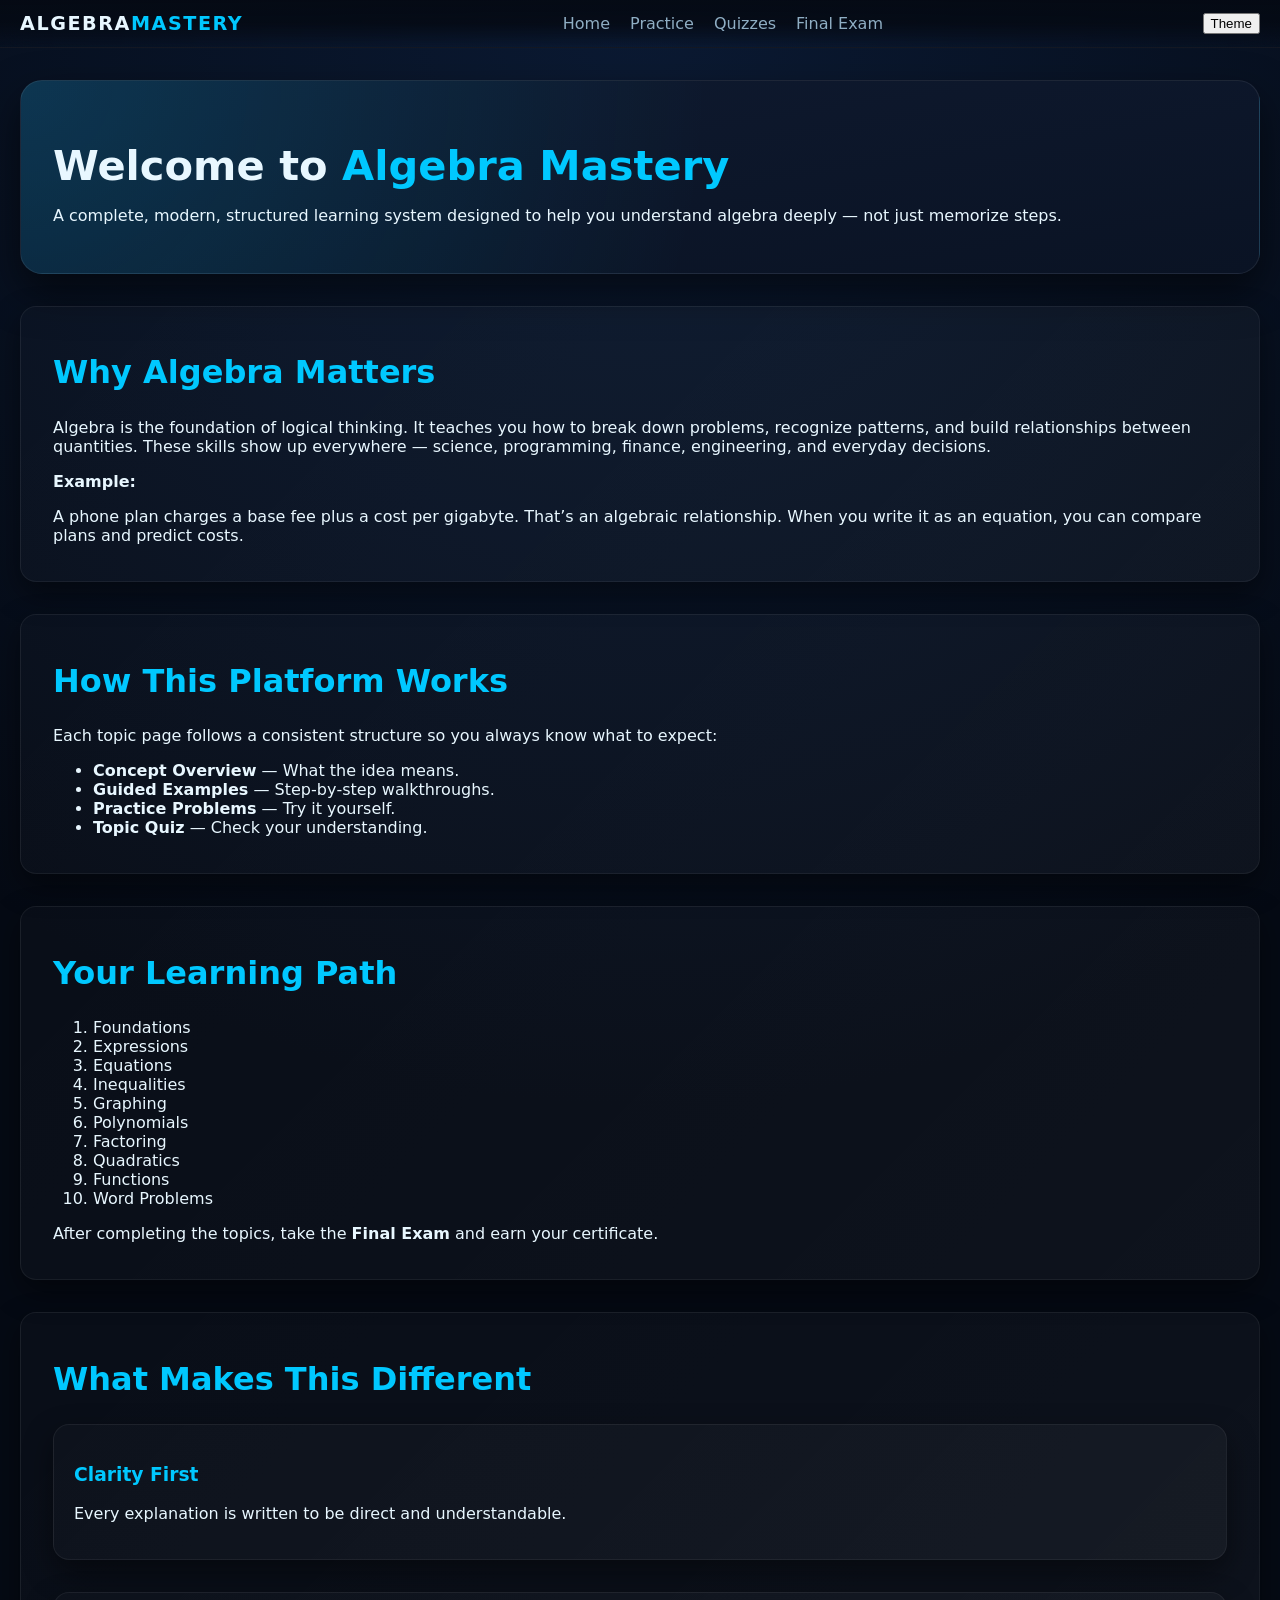
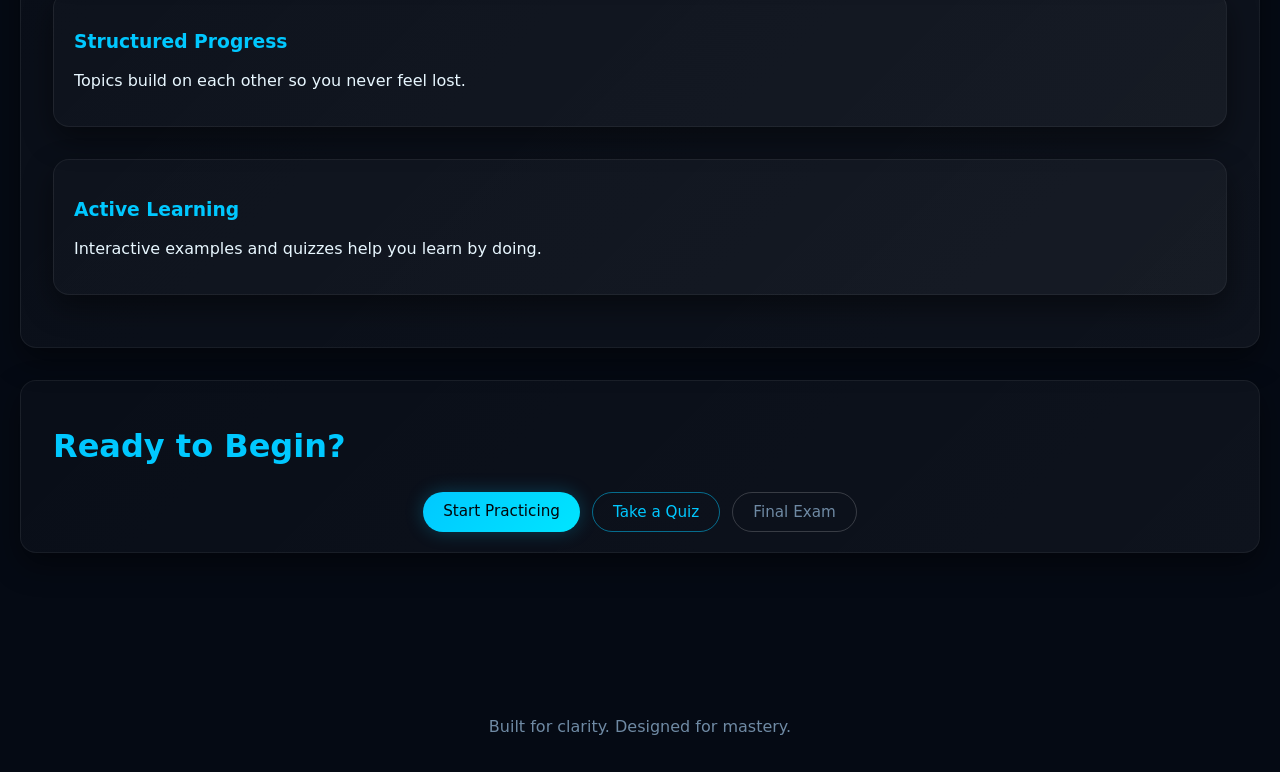
==== index.html @ 82dc6b50 "Update index.html" ====
<!DOCTYPE html>
<html lang="en">
<head>
    <meta charset="UTF-8" />
    <meta name="viewport" content="width=device-width, initial-scale=1.0" />
    <title>Algebra Mastery | Home</title>
    <link rel="stylesheet" href="style.css" />
    <script type="module" src="script.js"></script>
</head>

<body>

<header class="top-nav">
    <div class="top-nav-inner">
        <div class="logo">Algebra<span>Mastery</span></div>

        <nav class="nav-links">
            <a href="index.html">Home</a>
            <a href="practice.html">Practice</a>
            <a href="quizzes.html">Quizzes</a>
            <a href="finalexam.html">Final Exam</a>
        </nav>

        <button class="theme-toggle">
            <span class="theme-toggle-icon"></span>
            Theme
        </button>
    </div>
</header>

<div class="page-shell fade-in-up">

    <!-- HERO -->
    <header class="section-header">
        <h1>Welcome to <span class="neon">Algebra Mastery</span></h1>
        <p>
            A complete, modern, structured learning system designed to help you
            understand algebra deeply — not just memorize steps.
        </p>
    </header>

    <!-- WHY ALGEBRA -->
    <section class="lesson-section fade-in">
        <h2 class="neon">Why Algebra Matters</h2>
        <p>
            Algebra is the foundation of logical thinking. It teaches you how to
            break down problems, recognize patterns, and build relationships
            between quantities. These skills show up everywhere — science,
            programming, finance, engineering, and everyday decisions.
        </p>

        <div class="example">
            <p><strong>Example:</strong></p>
            <p>
                A phone plan charges a base fee plus a cost per gigabyte. That’s
                an algebraic relationship. When you write it as an equation, you
                can compare plans and predict costs.
            </p>
        </div>
    </section>

    <!-- HOW IT WORKS -->
    <section class="lesson-section fade-in">
        <h2 class="neon">How This Platform Works</h2>
        <p>
            Each topic page follows a consistent structure so you always know
            what to expect:
        </p>
        <ul>
            <li><strong>Concept Overview</strong> — What the idea means.</li>
            <li><strong>Guided Examples</strong> — Step‑by‑step walkthroughs.</li>
            <li><strong>Practice Problems</strong> — Try it yourself.</li>
            <li><strong>Topic Quiz</strong> — Check your understanding.</li>
        </ul>
    </section>

    <!-- LEARNING PATH -->
    <section class="lesson-section fade-in">
        <h2 class="neon">Your Learning Path</h2>
        <ol class="practice-list">
            <li>Foundations</li>
            <li>Expressions</li>
            <li>Equations</li>
            <li>Inequalities</li>
            <li>Graphing</li>
            <li>Polynomials</li>
            <li>Factoring</li>
            <li>Quadratics</li>
            <li>Functions</li>
            <li>Word Problems</li>
        </ol>
        <p class="text-soft">
            After completing the topics, take the <strong>Final Exam</strong> and
            earn your certificate.
        </p>
    </section>

    <!-- FEATURES -->
    <section class="lesson-section fade-in">
        <h2 class="neon">What Makes This Different</h2>

        <div class="content-area" style="gap: var(--space-md);">
            <div class="lesson-section" style="padding: var(--space-md);">
                <h3 class="neon">Clarity First</h3>
                <p>
                    Every explanation is written to be direct and understandable.
                </p>
            </div>

            <div class="lesson-section" style="padding: var(--space-md);">
                <h3 class="neon">Structured Progress</h3>
                <p>
                    Topics build on each other so you never feel lost.
                </p>
            </div>

            <div class="lesson-section" style="padding: var(--space-md);">
                <h3 class="neon">Active Learning</h3>
                <p>
                    Interactive examples and quizzes help you learn by doing.
                </p>
            </div>
        </div>
    </section>

    <!-- CTA -->
    <section class="lesson-section fade-in center">
        <h2 class="neon">Ready to Begin?</h2>
        <div class="mt-md" style="display:flex; justify-content:center; gap: var(--space-sm); flex-wrap:wrap;">
            <a class="btn-primary" href="practice.html">Start Practicing</a>
            <a class="btn-secondary" href="quizzes.html">Take a Quiz</a>
            <a class="btn-outline" href="finalexam.html">Final Exam</a>
        </div>
    </section>

</div>

<footer class="site-footer">
    <p>Built for clarity. Designed for mastery.</p>
</footer>

<!-- MODAL -->
<div class="modal-backdrop">
    <div class="modal">
        <div class="modal-header">
            <h3 class="modal-title">Quiz</h3>
            <button class="modal-close">✕</button>
        </div>
        <div class="modal-body"></div>
    </div>
</div>

</body>
</html>
---- style.css ----
/* =========================================================
   Algebra Mastery – Futuristic Dual-Theme Design System
   FINAL VERSION
   ========================================================= */

/* ------------------------------
   Root Tokens
------------------------------ */
:root {
    --max-width: 1280px;

    /* Radii */
    --radius-sm: 10px;
    --radius-md: 16px;
    --radius-lg: 22px;

    /* Spacing scale */
    --space-2xs: 4px;
    --space-xs: 8px;
    --space-sm: 12px;
    --space-md: 20px;
    --space-lg: 32px;
    --space-xl: 48px;
    --space-2xl: 72px;

    /* Typography */
    --text-2xl: 2.6rem;
    --text-xl: 2rem;
    --text-lg: 1.4rem;
    --text-md: 1.1rem;
    --text-sm: 0.95rem;

    --font-sans: system-ui, -apple-system, BlinkMacSystemFont, "SF Pro Text",
        "Segoe UI", sans-serif;

    /* Dark theme (default) */
    --bg-main: #050a14;
    --bg-elevated: #0a1324;
    --bg-soft: #0f1a30;

    --glass-1: rgba(255, 255, 255, 0.06);
    --glass-2: rgba(255, 255, 255, 0.12);

    --neon-primary: #00c8ff;
    --neon-secondary: #00e5ff;

    --text-primary: #e8f7ff;
    --text-muted: #8faec4;
    --text-soft: #6f8aa4;

    --border-glass: rgba(255, 255, 255, 0.16);

    --shadow-soft: 0 18px 40px rgba(0, 0, 0, 0.55);
    --shadow-subtle-neon: 0 0 18px rgba(0, 200, 255, 0.25);

    /* Transitions */
    --transition-fast: 150ms ease-out;
    --transition-med: 220ms ease-out;
    --transition-slow: 320ms ease-out;
}

/* ------------------------------
   Light Theme Override
------------------------------ */
body.theme-light {
    --bg-main: #f6fbff;
    --bg-elevated: #ffffff;
    --bg-soft: #edf4ff;

    --glass-1: rgba(0, 0, 0, 0.04);
    --glass-2: rgba(0, 0, 0, 0.08);

    --text-primary: #0a1a2f;
    --text-muted: #5c7a99;
    --text-soft: #7a93b0;

    --border-glass: rgba(0, 0, 0, 0.08);

    --shadow-soft: 0 18px 40px rgba(0, 0, 0, 0.12);
    --shadow-subtle-neon: 0 0 16px rgba(0, 200, 255, 0.18);
}

/* ------------------------------
   Theme Animation
------------------------------ */
body {
    transition:
        background 320ms ease-out,
        color 320ms ease-out,
        filter 320ms ease-out;
}

body.theme-switching {
    filter: brightness(1.05) saturate(1.1);
}

.theme-toggle {
    transition:
        background 220ms ease-out,
        box-shadow 220ms ease-out,
        transform 160ms ease-out;
}

.theme-toggle-active {
    box-shadow: 0 0 18px rgba(0, 200, 255, 0.7);
    transform: translateY(-1px);
}

/* ------------------------------
   Global Reset & Base
------------------------------ */
*,
*::before,
*::after {
    box-sizing: border-box;
}

html {
    scroll-behavior: smooth;
}

body {
    margin: 0;
    min-height: 100vh;
    font-family: var(--font-sans);
    background: radial-gradient(circle at top, #0b1a33 0, var(--bg-main) 45%);
    color: var(--text-primary);
    -webkit-font-smoothing: antialiased;
}

/* Scrollbar */
body::-webkit-scrollbar {
    width: 8px;
}
body::-webkit-scrollbar-thumb {
    background: linear-gradient(var(--neon-primary), var(--neon-secondary));
    border-radius: 999px;
}

/* Links */
a {
    color: var(--neon-primary);
    text-decoration: none;
    transition: color var(--transition-fast);
}
a:hover {
    color: var(--neon-secondary);
}

/* ------------------------------
   Layout Containers
------------------------------ */
.page-shell {
    max-width: var(--max-width);
    margin: 0 auto;
    padding: var(--space-lg) var(--space-md) var(--space-xl);
}

.layout-two-column {
    display: grid;
    grid-template-columns: minmax(0, 3fr) minmax(260px, 1.2fr);
    gap: var(--space-lg);
}

@media (max-width: 960px) {
    .layout-two-column {
        grid-template-columns: 1fr;
    }
}

/* ------------------------------
   Navigation
------------------------------ */
.top-nav {
    position: sticky;
    top: 0;
    z-index: 40;
    backdrop-filter: blur(18px);
    background: linear-gradient(
        to bottom,
        rgba(5, 10, 20, 0.96),
        rgba(5, 10, 20, 0.88),
        transparent
    );
    border-bottom: 1px solid rgba(255, 255, 255, 0.06);
}

.top-nav-inner {
    max-width: var(--max-width);
    margin: 0 auto;
    padding: var(--space-sm) var(--space-md);
    display: flex;
    align-items: center;
    justify-content: space-between;
}

.logo {
    font-size: 1.2rem;
    font-weight: 600;
    letter-spacing: 0.08em;
    text-transform: uppercase;
    color: var(--text-primary);
}
.logo span {
    color: var(--neon-primary);
}

.nav-links {
    display: flex;
    gap: var(--space-md);
}
.nav-links a {
    color: var(--text-muted);
    position: relative;
}
.nav-links a:hover {
    color: var(--text-primary);
}

/* ------------------------------
   Section Header / Hero
------------------------------ */
.section-header {
    margin-bottom: var(--space-lg);
    padding: var(--space-lg);
    border-radius: var(--radius-lg);
    background:
        radial-gradient(circle at top left, rgba(0, 200, 255, 0.16), transparent 55%),
        linear-gradient(to bottom right, var(--bg-soft), var(--bg-elevated));
    border: 1px solid rgba(255, 255, 255, 0.08);
    box-shadow: var(--shadow-soft);
}

.section-header h1 {
    font-size: var(--text-2xl);
    margin-bottom: var(--space-sm);
}

.neon {
    color: var(--neon-primary);
}

/* ------------------------------
   Lesson Sections
------------------------------ */
.lesson-section {
    padding: var(--space-md) var(--space-lg);
    border-radius: var(--radius-md);
    background: linear-gradient(
        135deg,
        rgba(255, 255, 255, 0.02),
        rgba(255, 255, 255, 0.04)
    );
    border: 1px solid rgba(255, 255, 255, 0.06);
    box-shadow: 0 12px 30px rgba(0, 0, 0, 0.45);
    margin-bottom: var(--space-lg);
}

.lesson-section h2 {
    font-size: var(--text-xl);
}

/* ------------------------------
   Sidebar
------------------------------ */
.sidebar {
    position: sticky;
    top: 84px;
    padding: var(--space-lg) var(--space-md);
    border-radius: var(--radius-lg);
    background: linear-gradient(
        145deg,
        rgba(255, 255, 255, 0.04),
        rgba(255, 255, 255, 0.02)
    );
    border: 1px solid rgba(255, 255, 255, 0.08);
    box-shadow: var(--shadow-soft);
}

.sidebar-card {
    margin-top: var(--space-md);
    padding: var(--space-md);
    border-radius: var(--radius-md);
    background: radial-gradient(circle at top, rgba(0, 200, 255, 0.16), transparent);
    border: 1px solid rgba(255, 255, 255, 0.12);
}

/* ------------------------------
   Buttons
------------------------------ */
.btn-primary,
.btn-secondary,
.btn-outline {
    font-family: inherit;
    font-size: var(--text-sm);
    border-radius: 999px;
    padding: 10px 20px;
    cursor: pointer;
    transition: var(--transition-med);
}

/* Primary */
.btn-primary {
    background: linear-gradient(135deg, var(--neon-primary), var(--neon-secondary));
    color: #02060c;
    box-shadow: var(--shadow-subtle-neon);
}
.btn-primary:hover {
    box-shadow: 0 0 24px rgba(0, 200, 255, 0.35);
}

/* Secondary */
.btn-secondary {
    background: transparent;
    color: var(--neon-primary);
    border: 1px solid rgba(0, 200, 255, 0.5);
}
.btn-secondary:hover {
    background: radial-gradient(circle at top, rgba(0, 200, 255, 0.18), transparent);
}

/* Outline */
.btn-outline {
    background: transparent;
    color: var(--text-soft);
    border: 1px solid rgba(255, 255, 255, 0.18);
}
.btn-outline:hover {
    border-color: var(--neon-primary);
    color: var(--neon-primary);
}

/* ------------------------------
   Interactive Examples
------------------------------ */
.interactive-example {
    margin-top: var(--space-sm);
    padding: var(--space-md);
    border-radius: var(--radius-md);
    background: linear-gradient(
        135deg,
        rgba(0, 200, 255, 0.12),
        rgba(255, 255, 255, 0.02)
    );
    border: 1px solid rgba(0, 200, 255, 0.25);
}

.answer.hidden {
    display: none;
}

/* ------------------------------
   Modal
------------------------------ */
.modal-backdrop {
    position: fixed;
    inset: 0;
    background: rgba(0, 0, 0, 0.75);
    display: none;
    align-items: center;
    justify-content: center;
    z-index: 60;
}

.modal-backdrop.active {
    display: flex;
}

.modal {
    width: min(640px, 100% - 40px);
    padding: var(--space-lg);
    border-radius: var(--radius-lg);
    background: var(--bg-elevated);
    border: 1px solid rgba(255, 255, 255, 0.12);
    box-shadow: 0 24px 60px rgba(0, 0, 0, 0.8);
}

/* ------------------------------
   Certificate
------------------------------ */
.certificate {
    margin-top: var(--space-lg);
    padding: var(--space-lg);
    border-radius: var(--radius-lg);
    background: linear-gradient(
        135deg,
        rgba(0, 200, 255, 0.12),
        rgba(255, 255, 255, 0.02)
    );
    border: 1px solid rgba(0, 200, 255, 0.35);
    text-align: center;
}

.certificate input {
    margin-top: var(--space-sm);
    padding: 8px 12px;
    border-radius: 999px;
    border: 1px solid rgba(255, 255, 255, 0.18);
    background: transparent;
    color: var(--text-primary);
}

/* ------------------------------
   Animations
------------------------------ */
.fade-in,
.fade-in-up,
.slide-in-right,
.slide-up {
    opacity: 0;
    transform: translateY(6px);
}

.revealed {
    opacity: 1;
    transform: translateY(0);
    transition: 480ms ease-out;
}

/* ------------------------------
   Footer
------------------------------ */
.site-footer {
    margin-top: var(--space-xl);
    padding: var(--space-md);
    text-align: center;
    color: var(--text-soft);
}
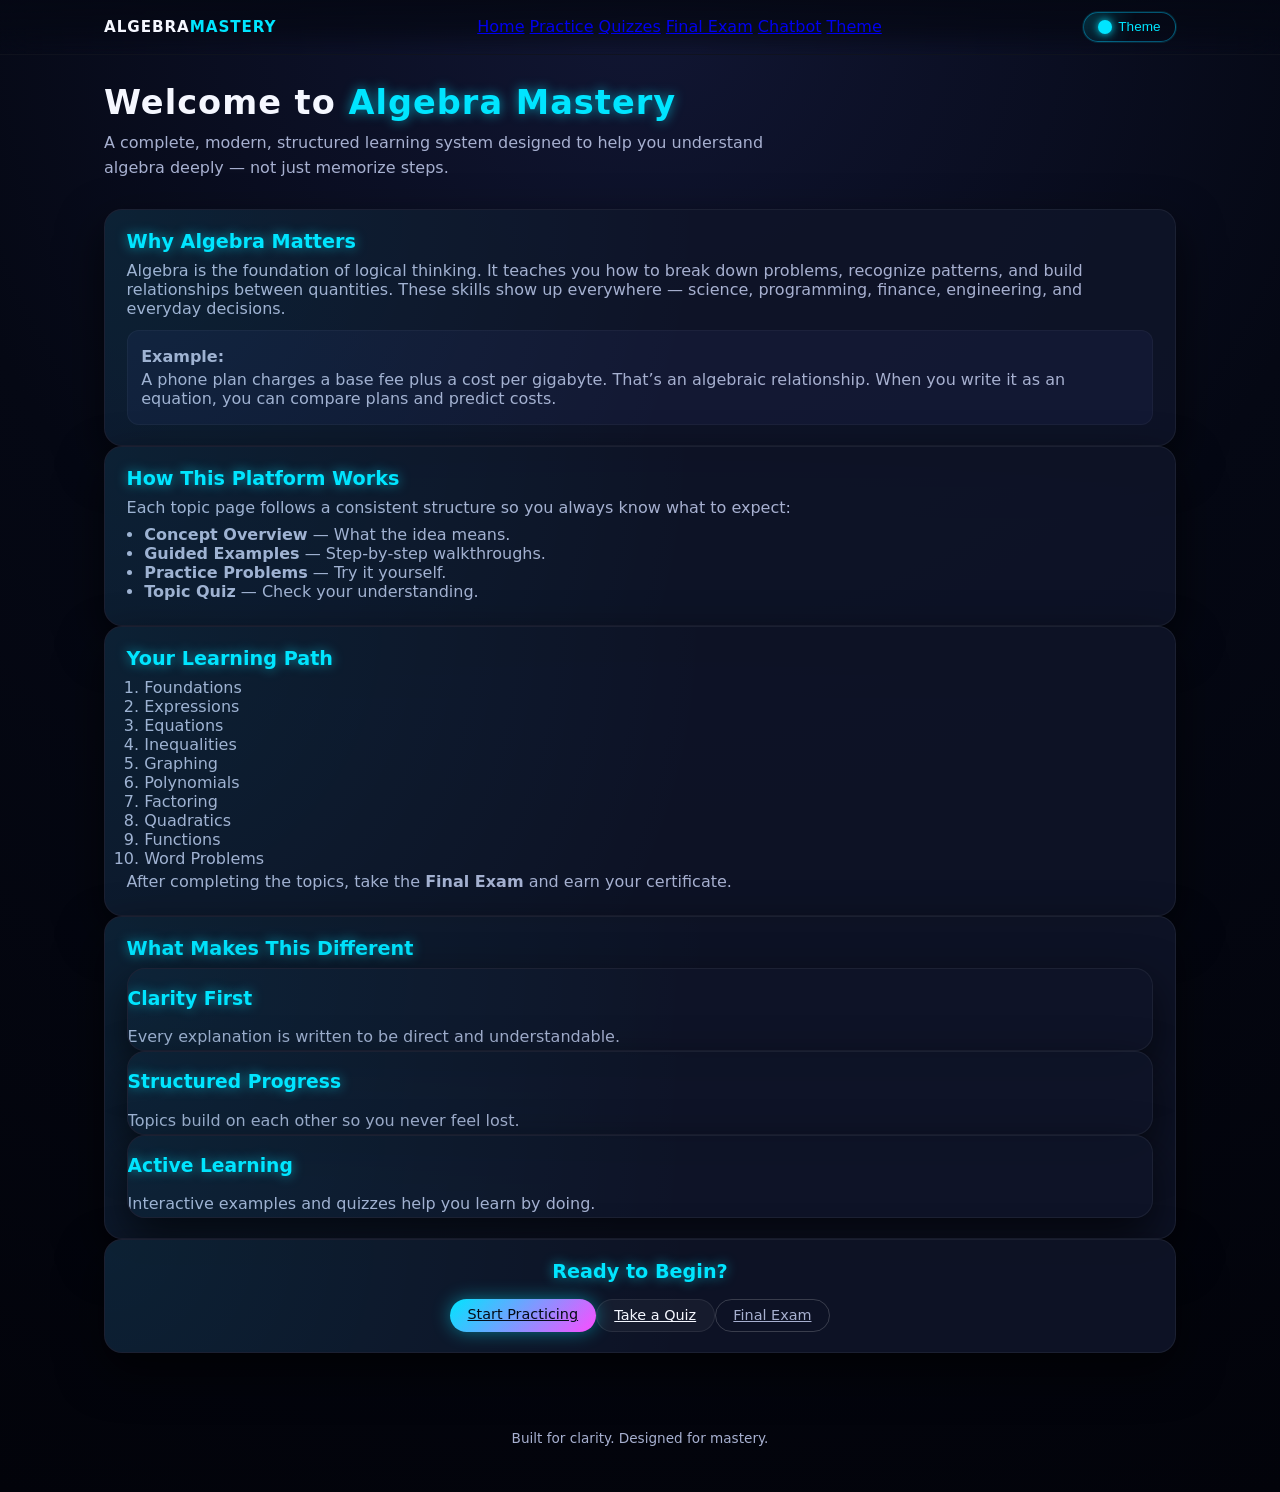
==== commit 4154b71d: "Update index.html" ====
--- a/index.html
+++ b/index.html
@@ -14,12 +14,15 @@
     <div class="top-nav-inner">
         <div class="logo">Algebra<span>Mastery</span></div>
 
-        <nav class="nav-links">
-            <a href="index.html">Home</a>
-            <a href="practice.html">Practice</a>
-            <a href="quizzes.html">Quizzes</a>
-            <a href="finalexam.html">Final Exam</a>
-        </nav>
+       <nav>
+  <a href="index.html">Home</a>
+  <a href="practice.html">Practice</a>
+  <a href="quizzes.html">Quizzes</a>
+  <a href="finalexam.html">Final Exam</a>
+  <a href="chatbot.html">Chatbot</a>
+  <a href="#" id="theme-toggle">Theme</a>
+</nav>
+
 
         <button class="theme-toggle">
             <span class="theme-toggle-icon"></span>
--- a/style.css
+++ b/style.css
@@ -1,176 +1,61 @@
-/* =========================================================
-   Algebra Mastery – Futuristic Dual-Theme Design System
-   FINAL VERSION
-   ========================================================= */
-
-/* ------------------------------
-   Root Tokens
------------------------------- */
+/* =========================
+   ROOT & THEME
+   ========================= */
 :root {
-    --max-width: 1280px;
-
-    /* Radii */
-    --radius-sm: 10px;
-    --radius-md: 16px;
-    --radius-lg: 22px;
-
-    /* Spacing scale */
-    --space-2xs: 4px;
-    --space-xs: 8px;
-    --space-sm: 12px;
-    --space-md: 20px;
-    --space-lg: 32px;
-    --space-xl: 48px;
-    --space-2xl: 72px;
-
-    /* Typography */
-    --text-2xl: 2.6rem;
-    --text-xl: 2rem;
-    --text-lg: 1.4rem;
-    --text-md: 1.1rem;
-    --text-sm: 0.95rem;
-
-    --font-sans: system-ui, -apple-system, BlinkMacSystemFont, "SF Pro Text",
-        "Segoe UI", sans-serif;
-
-    /* Dark theme (default) */
-    --bg-main: #050a14;
-    --bg-elevated: #0a1324;
-    --bg-soft: #0f1a30;
-
-    --glass-1: rgba(255, 255, 255, 0.06);
-    --glass-2: rgba(255, 255, 255, 0.12);
-
-    --neon-primary: #00c8ff;
-    --neon-secondary: #00e5ff;
-
-    --text-primary: #e8f7ff;
-    --text-muted: #8faec4;
-    --text-soft: #6f8aa4;
-
-    --border-glass: rgba(255, 255, 255, 0.16);
-
-    --shadow-soft: 0 18px 40px rgba(0, 0, 0, 0.55);
-    --shadow-subtle-neon: 0 0 18px rgba(0, 200, 255, 0.25);
-
-    /* Transitions */
-    --transition-fast: 150ms ease-out;
-    --transition-med: 220ms ease-out;
-    --transition-slow: 320ms ease-out;
-}
-
-/* ------------------------------
-   Light Theme Override
------------------------------- */
-body.theme-light {
-    --bg-main: #f6fbff;
-    --bg-elevated: #ffffff;
-    --bg-soft: #edf4ff;
-
-    --glass-1: rgba(0, 0, 0, 0.04);
-    --glass-2: rgba(0, 0, 0, 0.08);
-
-    --text-primary: #0a1a2f;
-    --text-muted: #5c7a99;
-    --text-soft: #7a93b0;
-
-    --border-glass: rgba(0, 0, 0, 0.08);
-
-    --shadow-soft: 0 18px 40px rgba(0, 0, 0, 0.12);
-    --shadow-subtle-neon: 0 0 16px rgba(0, 200, 255, 0.18);
-}
-
-/* ------------------------------
-   Theme Animation
------------------------------- */
-body {
-    transition:
-        background 320ms ease-out,
-        color 320ms ease-out,
-        filter 320ms ease-out;
-}
-
-body.theme-switching {
-    filter: brightness(1.05) saturate(1.1);
-}
-
-.theme-toggle {
-    transition:
-        background 220ms ease-out,
-        box-shadow 220ms ease-out,
-        transform 160ms ease-out;
-}
-
-.theme-toggle-active {
-    box-shadow: 0 0 18px rgba(0, 200, 255, 0.7);
-    transform: translateY(-1px);
-}
-
-/* ------------------------------
-   Global Reset & Base
------------------------------- */
+    --bg-main: #050814;
+    --bg-elevated: rgba(15, 20, 40, 0.9);
+    --bg-elevated-soft: rgba(20, 26, 55, 0.85);
+    --border-subtle: rgba(255, 255, 255, 0.06);
+    --neon-primary: #00e5ff;
+    --neon-secondary: #ff4bff;
+    --accent-soft: rgba(0, 229, 255, 0.12);
+    --text-primary: #f5f7ff;
+    --text-soft: #a7b0d0;
+    --shadow-soft: 0 18px 45px rgba(0, 0, 0, 0.65);
+    --radius-lg: 18px;
+    --radius-md: 12px;
+    --radius-pill: 999px;
+    --transition-fast: 180ms ease-out;
+    --transition-med: 260ms ease-out;
+}
+
+:root.theme-light {
+    --bg-main: #f5f7ff;
+    --bg-elevated: rgba(255, 255, 255, 0.9);
+    --bg-elevated-soft: rgba(245, 247, 255, 0.95);
+    --border-subtle: rgba(10, 20, 60, 0.08);
+    --text-primary: #101326;
+    --text-soft: #5b6280;
+    --shadow-soft: 0 18px 40px rgba(15, 20, 40, 0.18);
+}
+
+/* =========================
+   GLOBAL
+   ========================= */
 *,
 *::before,
 *::after {
     box-sizing: border-box;
 }
 
-html {
-    scroll-behavior: smooth;
+html, body {
+    margin: 0;
+    padding: 0;
+    font-family: system-ui, -apple-system, BlinkMacSystemFont, "SF Pro Text",
+        "Segoe UI", sans-serif;
+    background: radial-gradient(circle at top, #111633 0, #050814 45%, #02030a 100%);
+    color: var(--text-primary);
+    min-height: 100%;
 }
 
 body {
-    margin: 0;
-    min-height: 100vh;
-    font-family: var(--font-sans);
-    background: radial-gradient(circle at top, #0b1a33 0, var(--bg-main) 45%);
-    color: var(--text-primary);
-    -webkit-font-smoothing: antialiased;
-}
-
-/* Scrollbar */
-body::-webkit-scrollbar {
-    width: 8px;
-}
-body::-webkit-scrollbar-thumb {
-    background: linear-gradient(var(--neon-primary), var(--neon-secondary));
-    border-radius: 999px;
-}
-
-/* Links */
-a {
-    color: var(--neon-primary);
-    text-decoration: none;
-    transition: color var(--transition-fast);
-}
-a:hover {
-    color: var(--neon-secondary);
-}
-
-/* ------------------------------
-   Layout Containers
------------------------------- */
-.page-shell {
-    max-width: var(--max-width);
-    margin: 0 auto;
-    padding: var(--space-lg) var(--space-md) var(--space-xl);
-}
-
-.layout-two-column {
-    display: grid;
-    grid-template-columns: minmax(0, 3fr) minmax(260px, 1.2fr);
-    gap: var(--space-lg);
-}
-
-@media (max-width: 960px) {
-    .layout-two-column {
-        grid-template-columns: 1fr;
-    }
-}
-
-/* ------------------------------
-   Navigation
------------------------------- */
+    display: flex;
+    flex-direction: column;
+}
+
+/* =========================
+   TOP NAV
+   ========================= */
 .top-nav {
     position: sticky;
     top: 0;
@@ -178,251 +63,646 @@
     backdrop-filter: blur(18px);
     background: linear-gradient(
         to bottom,
-        rgba(5, 10, 20, 0.96),
-        rgba(5, 10, 20, 0.88),
+        rgba(5, 8, 20, 0.92),
+        rgba(5, 8, 20, 0.75),
         transparent
     );
-    border-bottom: 1px solid rgba(255, 255, 255, 0.06);
+    border-bottom: 1px solid rgba(255, 255, 255, 0.04);
 }
 
 .top-nav-inner {
-    max-width: var(--max-width);
+    max-width: 1120px;
     margin: 0 auto;
-    padding: var(--space-sm) var(--space-md);
+    padding: 0.75rem 1.5rem;
     display: flex;
     align-items: center;
     justify-content: space-between;
+    gap: 1.5rem;
 }
 
 .logo {
-    font-size: 1.2rem;
-    font-weight: 600;
-    letter-spacing: 0.08em;
+    font-weight: 700;
+    letter-spacing: 0.06em;
     text-transform: uppercase;
+    font-size: 0.95rem;
     color: var(--text-primary);
 }
+
 .logo span {
     color: var(--neon-primary);
 }
 
 .nav-links {
     display: flex;
-    gap: var(--space-md);
-}
+    gap: 1rem;
+    align-items: center;
+}
+
 .nav-links a {
-    color: var(--text-muted);
-    position: relative;
-}
+    font-size: 0.9rem;
+    text-decoration: none;
+    color: var(--text-soft);
+    padding: 0.35rem 0.75rem;
+    border-radius: 999px;
+    transition: color var(--transition-fast), background var(--transition-fast);
+}
+
 .nav-links a:hover {
-    color: var(--text-primary);
-}
-
-/* ------------------------------
-   Section Header / Hero
------------------------------- */
+    color: var(--neon-primary);
+    background: rgba(0, 229, 255, 0.08);
+}
+
+/* =========================
+   THEME TOGGLE
+   ========================= */
+.theme-toggle {
+    background: transparent;
+    border: 1px solid rgba(0, 200, 255, 0.4);
+    color: var(--neon-primary);
+    padding: 0.4rem 0.9rem;
+    border-radius: var(--radius-pill);
+    cursor: pointer;
+    display: inline-flex;
+    align-items: center;
+    gap: 0.4rem;
+    font-size: 0.85rem;
+    box-shadow: 0 0 0 1px rgba(0, 229, 255, 0.12);
+    background-image: radial-gradient(circle at top left, rgba(0, 229, 255, 0.18), transparent 55%);
+    transition: background var(--transition-fast), box-shadow var(--transition-fast),
+        transform var(--transition-fast);
+}
+
+.theme-toggle:hover {
+    box-shadow: 0 0 18px rgba(0, 229, 255, 0.45);
+    transform: translateY(-1px);
+}
+
+.theme-toggle-icon {
+    width: 14px;
+    height: 14px;
+    border-radius: 50%;
+    background: var(--neon-primary);
+    box-shadow: 0 0 8px var(--neon-primary);
+}
+
+/* =========================
+   PAGE SHELL & LAYOUT
+   ========================= */
+.page-shell {
+    max-width: 1120px;
+    margin: 1.75rem auto 2.5rem;
+    padding: 0 1.5rem;
+}
+
 .section-header {
-    margin-bottom: var(--space-lg);
-    padding: var(--space-lg);
-    border-radius: var(--radius-lg);
-    background:
-        radial-gradient(circle at top left, rgba(0, 200, 255, 0.16), transparent 55%),
-        linear-gradient(to bottom right, var(--bg-soft), var(--bg-elevated));
-    border: 1px solid rgba(255, 255, 255, 0.08);
-    box-shadow: var(--shadow-soft);
+    margin-bottom: 1.75rem;
+    max-width: 720px;
 }
 
 .section-header h1 {
-    font-size: var(--text-2xl);
-    margin-bottom: var(--space-sm);
+    font-size: 2.1rem;
+    letter-spacing: 0.03em;
+    margin: 0 0 0.5rem;
+}
+
+.section-header p {
+    margin: 0;
+    color: var(--text-soft);
+    line-height: 1.6;
 }
 
 .neon {
     color: var(--neon-primary);
-}
-
-/* ------------------------------
-   Lesson Sections
------------------------------- */
+    text-shadow: 0 0 12px rgba(0, 229, 255, 0.6);
+}
+
+.layout-two-column {
+    display: grid;
+    grid-template-columns: minmax(0, 2.1fr) minmax(260px, 1fr);
+    gap: 1.75rem;
+    align-items: flex-start;
+}
+
+.content-area {
+    display: flex;
+    flex-direction: column;
+    gap: 1.25rem;
+}
+
+/* =========================
+   LESSON SECTIONS
+   ========================= */
 .lesson-section {
-    padding: var(--space-md) var(--space-lg);
+    background: var(--bg-elevated);
+    border-radius: var(--radius-lg);
+    padding: 1.25rem 1.35rem;
+    border: 1px solid var(--border-subtle);
+    box-shadow: var(--shadow-soft);
+    position: relative;
+    overflow: hidden;
+}
+
+.lesson-section::before {
+    content: '';
+    position: absolute;
+    inset: 0;
+    background: radial-gradient(circle at top left, rgba(0, 229, 255, 0.08), transparent 55%);
+    opacity: 0.9;
+    pointer-events: none;
+}
+
+.lesson-section h2 {
+    margin: 0 0 0.5rem;
+    font-size: 1.2rem;
+}
+
+.lesson-section p {
+    margin: 0.25rem 0;
+    color: var(--text-soft);
+}
+
+.lesson-section ul {
+    margin: 0.5rem 0 0.25rem 1.1rem;
+    padding: 0;
+    color: var(--text-soft);
+}
+
+/* =========================
+   EXAMPLES & INTERACTIVE
+   ========================= */
+.example,
+.interactive-example {
+    margin-top: 0.75rem;
+    padding: 0.75rem 0.85rem;
     border-radius: var(--radius-md);
-    background: linear-gradient(
-        135deg,
-        rgba(255, 255, 255, 0.02),
-        rgba(255, 255, 255, 0.04)
-    );
-    border: 1px solid rgba(255, 255, 255, 0.06);
-    box-shadow: 0 12px 30px rgba(0, 0, 0, 0.45);
-    margin-bottom: var(--space-lg);
-}
-
-.lesson-section h2 {
-    font-size: var(--text-xl);
-}
-
-/* ------------------------------
-   Sidebar
------------------------------- */
+    background: var(--bg-elevated-soft);
+    border: 1px solid rgba(255, 255, 255, 0.04);
+}
+
+.interactive-example button {
+    margin-top: 0.5rem;
+}
+
+.answer.hidden {
+    display: none;
+}
+
+.answer {
+    margin-top: 0.5rem;
+    color: var(--text-primary);
+}
+
+/* =========================
+   SIDEBAR
+   ========================= */
 .sidebar {
     position: sticky;
-    top: 84px;
-    padding: var(--space-lg) var(--space-md);
+    top: 4.5rem;
+    background: var(--bg-elevated);
     border-radius: var(--radius-lg);
-    background: linear-gradient(
-        145deg,
-        rgba(255, 255, 255, 0.04),
-        rgba(255, 255, 255, 0.02)
-    );
-    border: 1px solid rgba(255, 255, 255, 0.08);
+    padding: 1.1rem 1.1rem 1.25rem;
+    border: 1px solid var(--border-subtle);
     box-shadow: var(--shadow-soft);
 }
 
+.sidebar h2 {
+    margin: 0 0 0.75rem;
+    font-size: 1.05rem;
+}
+
+.outline-list {
+    list-style: none;
+    padding: 0;
+    margin: 0 0 1rem;
+    font-size: 0.9rem;
+    color: var(--text-soft);
+}
+
+.outline-list li {
+    padding: 0.2rem 0;
+}
+
 .sidebar-card {
-    margin-top: var(--space-md);
-    padding: var(--space-md);
-    border-radius: var(--radius-md);
-    background: radial-gradient(circle at top, rgba(0, 200, 255, 0.16), transparent);
-    border: 1px solid rgba(255, 255, 255, 0.12);
-}
-
-/* ------------------------------
-   Buttons
------------------------------- */
+    margin-top: 0.75rem;
+    padding-top: 0.75rem;
+    border-top: 1px dashed rgba(255, 255, 255, 0.08);
+}
+
+/* =========================
+   BUTTONS
+   ========================= */
 .btn-primary,
 .btn-secondary,
 .btn-outline {
-    font-family: inherit;
-    font-size: var(--text-sm);
-    border-radius: 999px;
-    padding: 10px 20px;
+    font-size: 0.9rem;
+    border-radius: var(--radius-pill);
+    padding: 0.45rem 1.1rem;
+    border: none;
     cursor: pointer;
-    transition: var(--transition-med);
-}
-
-/* Primary */
+    transition: background var(--transition-fast), color var(--transition-fast),
+        box-shadow var(--transition-fast), transform var(--transition-fast);
+}
+
 .btn-primary {
-    background: linear-gradient(135deg, var(--neon-primary), var(--neon-secondary));
-    color: #02060c;
-    box-shadow: var(--shadow-subtle-neon);
-}
+    background: linear-gradient(135deg, #00e5ff, #ff4bff);
+    color: #050814;
+    box-shadow: 0 0 18px rgba(0, 229, 255, 0.45);
+}
+
 .btn-primary:hover {
-    box-shadow: 0 0 24px rgba(0, 200, 255, 0.35);
-}
-
-/* Secondary */
+    transform: translateY(-1px);
+    box-shadow: 0 0 26px rgba(0, 229, 255, 0.7);
+}
+
 .btn-secondary {
-    background: transparent;
-    color: var(--neon-primary);
-    border: 1px solid rgba(0, 200, 255, 0.5);
-}
+    background: rgba(255, 255, 255, 0.04);
+    color: var(--text-primary);
+    border: 1px solid rgba(255, 255, 255, 0.08);
+}
+
 .btn-secondary:hover {
-    background: radial-gradient(circle at top, rgba(0, 200, 255, 0.18), transparent);
-}
-
-/* Outline */
+    background: rgba(255, 255, 255, 0.08);
+}
+
 .btn-outline {
     background: transparent;
     color: var(--text-soft);
     border: 1px solid rgba(255, 255, 255, 0.18);
 }
+
 .btn-outline:hover {
+    color: var(--neon-primary);
     border-color: var(--neon-primary);
-    color: var(--neon-primary);
-}
-
-/* ------------------------------
-   Interactive Examples
------------------------------- */
-.interactive-example {
-    margin-top: var(--space-sm);
-    padding: var(--space-md);
-    border-radius: var(--radius-md);
-    background: linear-gradient(
-        135deg,
-        rgba(0, 200, 255, 0.12),
-        rgba(255, 255, 255, 0.02)
-    );
-    border: 1px solid rgba(0, 200, 255, 0.25);
-}
-
-.answer.hidden {
-    display: none;
-}
-
-/* ------------------------------
-   Modal
------------------------------- */
+}
+
+/* =========================
+   PRACTICE LIST
+   ========================= */
+.practice-list {
+    margin: 0.5rem 0 0;
+    padding-left: 1.1rem;
+    color: var(--text-soft);
+}
+
+/* =========================
+   FOOTER
+   ========================= */
+.site-footer {
+    margin-top: auto;
+    padding: 1.5rem 1.5rem 2rem;
+    text-align: center;
+    font-size: 0.85rem;
+    color: var(--text-soft);
+}
+
+/* =========================
+   MODAL
+   ========================= */
 .modal-backdrop {
     position: fixed;
     inset: 0;
-    background: rgba(0, 0, 0, 0.75);
+    background: rgba(2, 4, 12, 0.78);
+    backdrop-filter: blur(18px);
     display: none;
     align-items: center;
     justify-content: center;
     z-index: 60;
 }
 
-.modal-backdrop.active {
+.modal-backdrop.visible {
     display: flex;
 }
 
 .modal {
-    width: min(640px, 100% - 40px);
-    padding: var(--space-lg);
+    width: min(640px, 100% - 2.5rem);
+    background: var(--bg-elevated);
+    border-radius: 18px;
+    border: 1px solid rgba(255, 255, 255, 0.06);
+    box-shadow: 0 24px 60px rgba(0, 0, 0, 0.75);
+    padding: 1rem 1.1rem 1.2rem;
+    position: relative;
+}
+
+.modal-header {
+    display: flex;
+    align-items: center;
+    justify-content: space-between;
+    gap: 0.75rem;
+    margin-bottom: 0.75rem;
+}
+
+.modal-title {
+    font-size: 1rem;
+    font-weight: 600;
+}
+
+.modal-close {
+    background: transparent;
+    border: none;
+    color: var(--text-primary);
+    font-size: 1.4rem;
+    cursor: pointer;
+    padding: 0.1rem 0.4rem;
+    border-radius: 6px;
+    transition: color var(--transition-fast), text-shadow var(--transition-fast),
+        background var(--transition-fast);
+}
+
+.modal-close:hover {
+    color: var(--neon-primary);
+    text-shadow: 0 0 8px var(--neon-primary);
+    background: rgba(255, 255, 255, 0.04);
+}
+
+.modal-body {
+    max-height: 70vh;
+    overflow-y: auto;
+    padding-top: 0.25rem;
+}
+
+/* =========================
+   QUIZ UI
+   ========================= */
+.quiz-header-row {
+    display: flex;
+    justify-content: space-between;
+    align-items: center;
+    margin-bottom: 0.9rem;
+    font-size: 0.9rem;
+}
+
+.quiz-timer {
+    font-weight: 600;
+    color: var(--text-primary);
+}
+
+.quiz-timer.timer-warning {
+    color: #ff6b6b;
+    text-shadow: 0 0 8px #ff6b6b;
+}
+
+.quiz-progress {
+    color: var(--text-soft);
+}
+
+.quiz-question p {
+    margin: 0 0 0.75rem;
+    color: var(--text-primary);
+}
+
+.quiz-options {
+    margin-bottom: 0.9rem;
+}
+
+.quiz-option {
+    display: flex;
+    align-items: center;
+    gap: 0.5rem;
+    margin-bottom: 0.45rem;
+    font-size: 0.9rem;
+    color: var(--text-soft);
+}
+
+.quiz-option input[type="radio"] {
+    accent-color: var(--neon-primary);
+}
+
+.quiz-controls {
+    display: flex;
+    justify-content: flex-end;
+    gap: 0.5rem;
+}
+
+.quiz-results {
+    text-align: center;
+    padding: 1rem 0.5rem;
+}
+
+.quiz-results h3 {
+    margin: 0 0 0.5rem;
+    font-size: 1.3rem;
+}
+
+.quiz-results p {
+    margin: 0.25rem 0;
+    font-size: 0.95rem;
+}
+
+.quiz-results-actions {
+    display: flex;
+    justify-content: center;
+    gap: 0.75rem;
+    margin-top: 1rem;
+}
+
+.final-certificate-btn {
+    margin-top: 1rem;
+}
+
+/* =========================
+   TABLES (OPTIONAL)
+   ========================= */
+table {
+    width: 100%;
+    border-collapse: collapse;
+    margin: 1rem 0;
+    font-size: 0.9rem;
+}
+
+table th,
+table td {
+    padding: 0.6rem 0.75rem;
+    border-bottom: 1px solid rgba(255, 255, 255, 0.06);
+}
+
+table th {
+    text-align: left;
+    color: var(--neon-primary);
+}
+
+/* =========================
+   FORMS (OPTIONAL)
+   ========================= */
+input[type="text"],
+input[type="number"],
+textarea {
+    width: 100%;
+    padding: 0.55rem 0.75rem;
+    border-radius: var(--radius-md);
+    border: 1px solid rgba(255, 255, 255, 0.12);
+    background: var(--bg-elevated-soft);
+    color: var(--text-primary);
+    font-size: 0.9rem;
+    transition: border var(--transition-fast), box-shadow var(--transition-fast);
+}
+
+input:focus,
+textarea:focus {
+    border-color: var(--neon-primary);
+    box-shadow: 0 0 8px rgba(0, 229, 255, 0.4);
+    outline: none;
+}
+
+/* =========================
+   ALERT / INFO BOXES
+   ========================= */
+.alert,
+.info-box {
+    padding: 0.75rem 1rem;
+    border-radius: var(--radius-md);
+    margin: 1rem 0;
+    font-size: 0.9rem;
+}
+
+.alert {
+    background: rgba(255, 80, 80, 0.12);
+    border: 1px solid rgba(255, 80, 80, 0.25);
+    color: #ff6b6b;
+}
+
+.info-box {
+    background: rgba(0, 229, 255, 0.12);
+    border: 1px solid rgba(0, 229, 255, 0.25);
+    color: var(--neon-primary);
+}
+
+/* =========================
+   CARDS (OPTIONAL)
+   ========================= */
+.card {
+    background: var(--bg-elevated);
     border-radius: var(--radius-lg);
-    background: var(--bg-elevated);
-    border: 1px solid rgba(255, 255, 255, 0.12);
-    box-shadow: 0 24px 60px rgba(0, 0, 0, 0.8);
-}
-
-/* ------------------------------
-   Certificate
------------------------------- */
-.certificate {
-    margin-top: var(--space-lg);
-    padding: var(--space-lg);
-    border-radius: var(--radius-lg);
-    background: linear-gradient(
-        135deg,
-        rgba(0, 200, 255, 0.12),
-        rgba(255, 255, 255, 0.02)
-    );
-    border: 1px solid rgba(0, 200, 255, 0.35);
+    padding: 1.25rem;
+    border: 1px solid var(--border-subtle);
+    box-shadow: var(--shadow-soft);
+    position: relative;
+}
+
+.card h3 {
+    margin-top: 0;
+}
+
+/* =========================
+   UTILITIES
+   ========================= */
+.center {
     text-align: center;
 }
 
-.certificate input {
-    margin-top: var(--space-sm);
-    padding: 8px 12px;
-    border-radius: 999px;
-    border: 1px solid rgba(255, 255, 255, 0.18);
-    background: transparent;
-    color: var(--text-primary);
-}
-
-/* ------------------------------
-   Animations
------------------------------- */
-.fade-in,
-.fade-in-up,
-.slide-in-right,
-.slide-up {
-    opacity: 0;
-    transform: translateY(6px);
-}
-
-.revealed {
-    opacity: 1;
-    transform: translateY(0);
-    transition: 480ms ease-out;
-}
-
-/* ------------------------------
-   Footer
------------------------------- */
-.site-footer {
-    margin-top: var(--space-xl);
-    padding: var(--space-md);
-    text-align: center;
-    color: var(--text-soft);
-}
+.mt-sm {
+    margin-top: 0.5rem;
+}
+
+.mt-md {
+    margin-top: 1rem;
+}
+
+.mt-lg {
+    margin-top: 1.75rem;
+}
+
+.mb-sm {
+    margin-bottom: 0.5rem;
+}
+
+.mb-md {
+    margin-bottom: 1rem;
+}
+
+.mb-lg {
+    margin-bottom: 1.75rem;
+}
+
+/* =========================
+   ANIMATIONS
+   ========================= */
+.fade-in-up {
+    animation: fadeInUp 420ms ease-out;
+}
+
+.fade-in {
+    animation: fadeIn 380ms ease-out;
+}
+
+.slide-in-right {
+    animation: slideInRight 420ms ease-out;
+}
+
+@keyframes fadeInUp {
+    from {
+        opacity: 0;
+        transform
+
+ /* =========================
+   CHATBOT
+   ========================= */      
+
+       .chatbot {
+  width: 100%;
+  max-width: 700px;
+  margin: 40px auto;
+  padding: 20px;
+  border-radius: 12px;
+  background: var(--card-bg);
+  box-shadow: 0 0 12px var(--shadow);
+  display: flex;
+  flex-direction: column;
+  gap: 12px;
+}
+
+.chatbot-messages {
+  height: 450px;
+  overflow-y: auto;
+  padding: 10px;
+  border-radius: 8px;
+  background: var(--surface);
+  box-shadow: inset 0 0 6px var(--shadow);
+}
+
+.chatbot-message {
+  margin-bottom: 12px;
+  padding: 10px 14px;
+  border-radius: 10px;
+  max-width: 80%;
+  line-height: 1.4;
+}
+
+.chatbot-message.user {
+  background: var(--accent);
+  color: white;
+  margin-left: auto;
+}
+
+.chatbot-message.bot {
+  background: var(--surface-2);
+  color: var(--text);
+  margin-right: auto;
+}
+
+.chatbot-input-area {
+  display: flex;
+  gap: 10px;
+}
+
+#chatbot-input {
+  flex: 1;
+  padding: 10px;
+  border-radius: 8px;
+  border: 1px solid var(--border);
+  background: var(--surface);
+  color: var(--text);
+}
+
+#chatbot-send {
+  padding: 10px 16px;
+  border-radius: 8px;
+  border: none;
+  background: var(--accent);
+  color: white;
+  cursor: pointer;
+}
+
+#chatbot-send:hover {
+  opacity: 0.9;
+}
+
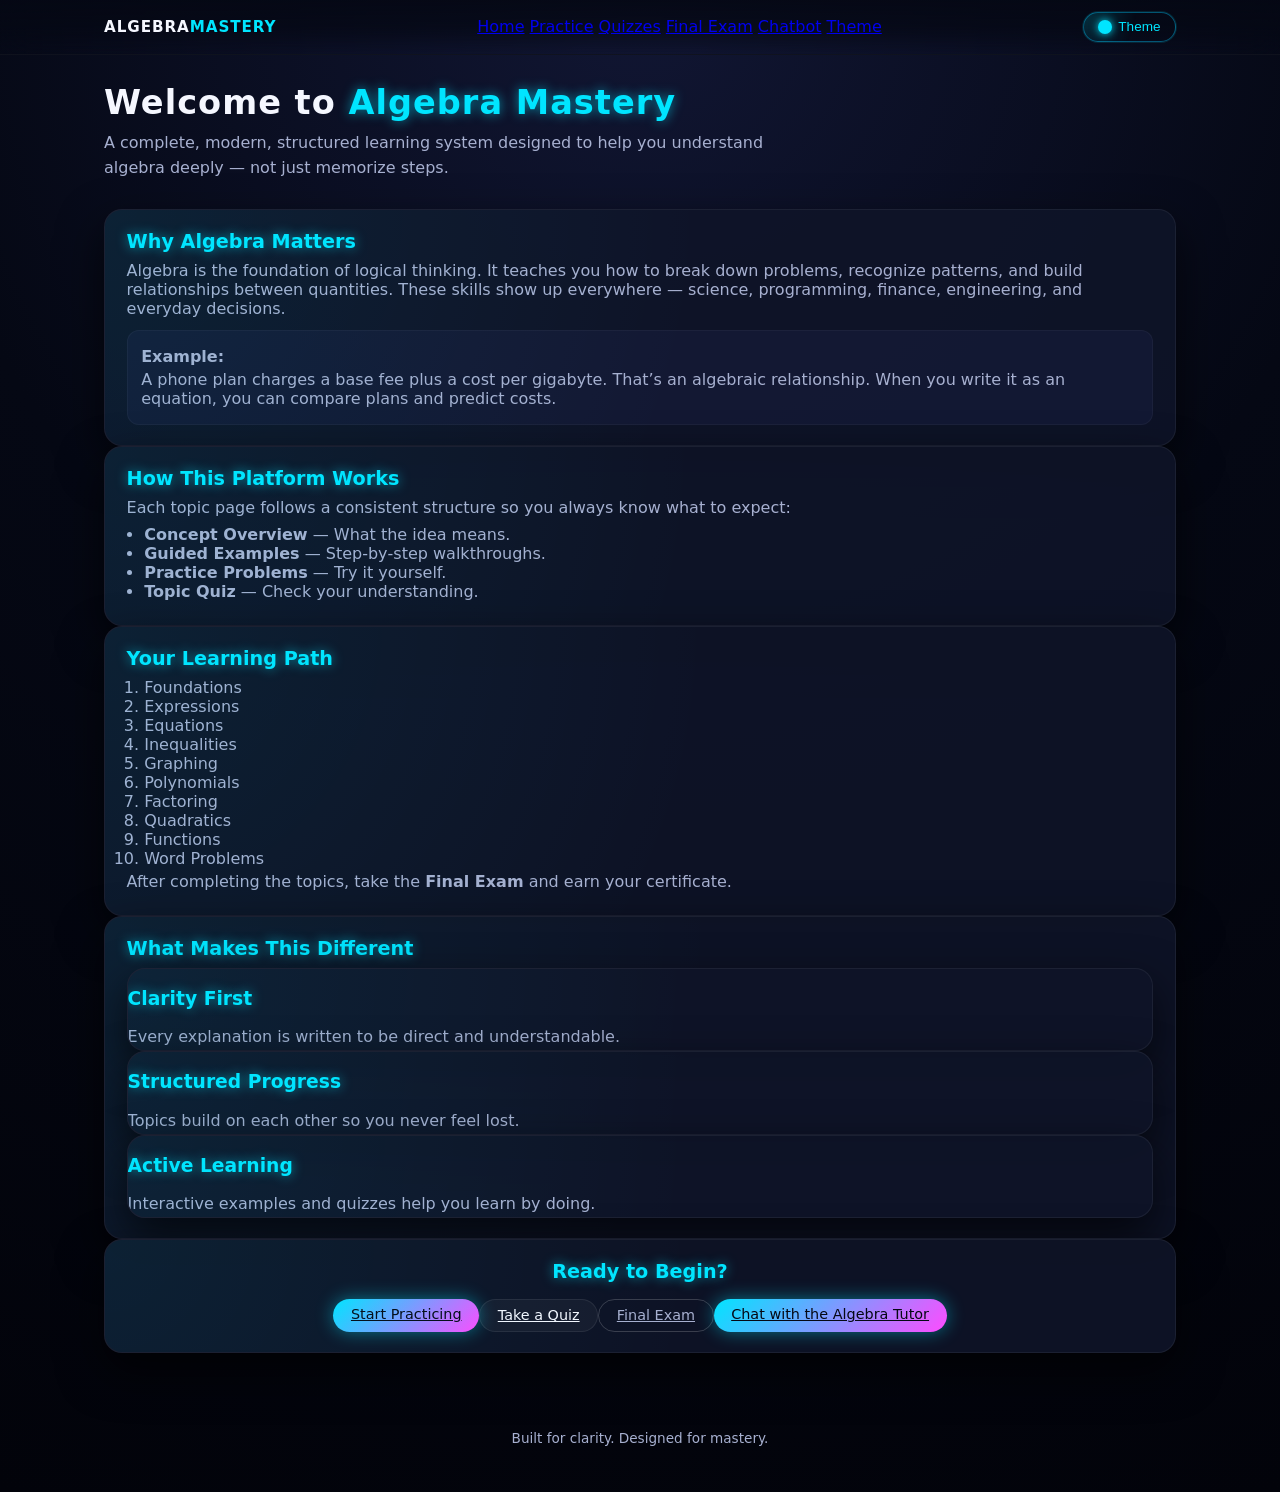
==== commit 3d9b6d51: "Update index.html" ====
--- a/index.html
+++ b/index.html
@@ -126,16 +126,17 @@
         </div>
     </section>
 
-    <!-- CTA -->
-    <section class="lesson-section fade-in center">
-        <h2 class="neon">Ready to Begin?</h2>
-        <div class="mt-md" style="display:flex; justify-content:center; gap: var(--space-sm); flex-wrap:wrap;">
-            <a class="btn-primary" href="practice.html">Start Practicing</a>
-            <a class="btn-secondary" href="quizzes.html">Take a Quiz</a>
-            <a class="btn-outline" href="finalexam.html">Final Exam</a>
-        </div>
-    </section>
+<!-- CTA -->
+<section class="lesson-section fade-in center">
+    <h2 class="neon">Ready to Begin?</h2>
 
+    <div class="mt-md" style="display:flex; justify-content:center; gap: var(--space-sm); flex-wrap:wrap;">
+        <a class="btn-primary" href="practice.html">Start Practicing</a>
+        <a class="btn-secondary" href="quizzes.html">Take a Quiz</a>
+        <a class="btn-outline" href="finalexam.html">Final Exam</a>
+        <a class="btn-primary" href="chatbot.html">Chat with the Algebra Tutor</a>
+    </div>
+</section>
 </div>
 
 <footer class="site-footer">
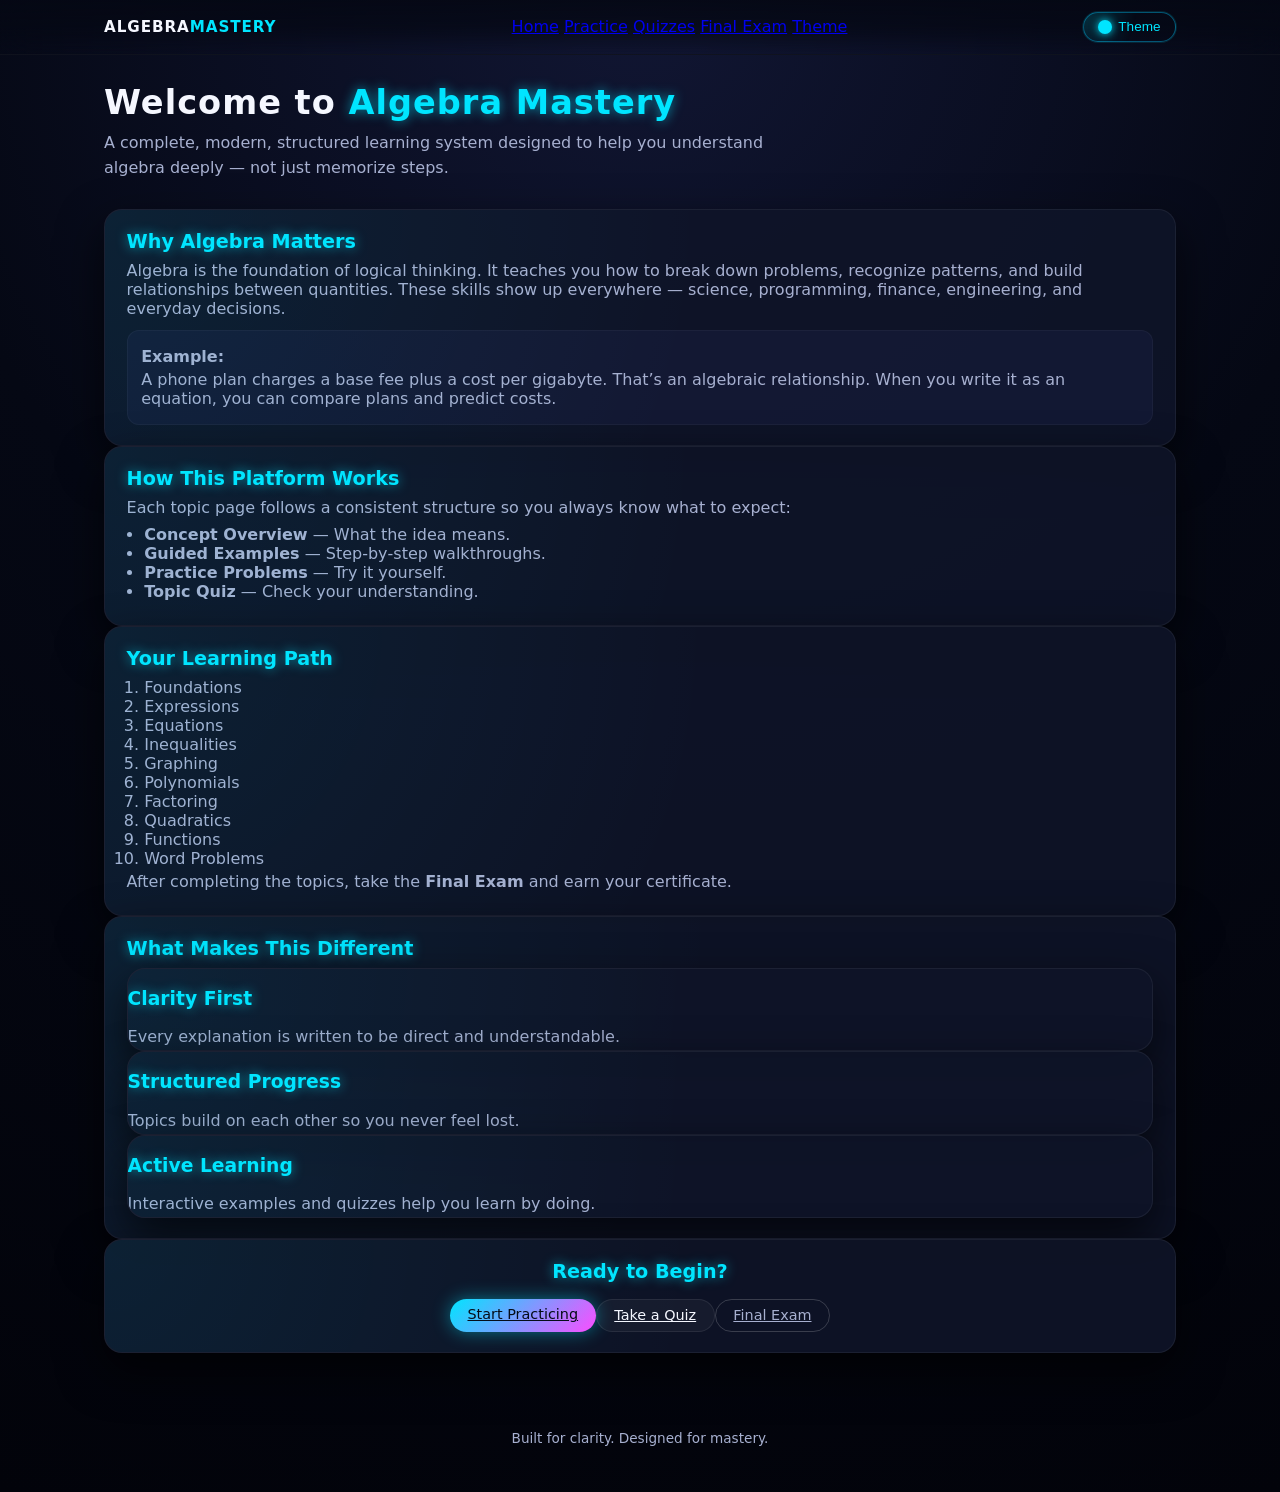
==== commit e0cf7132: "Update index.html" ====
--- a/index.html
+++ b/index.html
@@ -19,7 +19,6 @@
   <a href="practice.html">Practice</a>
   <a href="quizzes.html">Quizzes</a>
   <a href="finalexam.html">Final Exam</a>
-  <a href="chatbot.html">Chatbot</a>
   <a href="#" id="theme-toggle">Theme</a>
 </nav>
 
@@ -134,7 +133,6 @@
         <a class="btn-primary" href="practice.html">Start Practicing</a>
         <a class="btn-secondary" href="quizzes.html">Take a Quiz</a>
         <a class="btn-outline" href="finalexam.html">Final Exam</a>
-        <a class="btn-primary" href="chatbot.html">Chat with the Algebra Tutor</a>
     </div>
 </section>
 </div>
--- a/style.css
+++ b/style.css
@@ -27,6 +27,13 @@
     --text-primary: #101326;
     --text-soft: #5b6280;
     --shadow-soft: 0 18px 40px rgba(15, 20, 40, 0.18);
+
+    --surface: rgba(0, 0, 0, 0.04);
+    --surface-2: rgba(0, 0, 0, 0.08);
+    --accent: #00bcd4;
+    --border: rgba(0, 0, 0, 0.12);
+    --card-bg: rgba(255, 255, 255, 0.9);
+    --text: var(--text-primary);
 }
 
 /* =========================
@@ -38,7 +45,8 @@
     box-sizing: border-box;
 }
 
-html, body {
+html,
+body {
     margin: 0;
     padding: 0;
     font-family: system-ui, -apple-system, BlinkMacSystemFont, "SF Pro Text",
@@ -112,6 +120,7 @@
     background: rgba(0, 229, 255, 0.08);
 }
 
+
 /* =========================
    THEME TOGGLE
    ========================= */
@@ -631,78 +640,31 @@
 @keyframes fadeInUp {
     from {
         opacity: 0;
-        transform
-
- /* =========================
-   CHATBOT
-   ========================= */      
-
-       .chatbot {
-  width: 100%;
-  max-width: 700px;
-  margin: 40px auto;
-  padding: 20px;
-  border-radius: 12px;
-  background: var(--card-bg);
-  box-shadow: 0 0 12px var(--shadow);
-  display: flex;
-  flex-direction: column;
-  gap: 12px;
-}
-
-.chatbot-messages {
-  height: 450px;
-  overflow-y: auto;
-  padding: 10px;
-  border-radius: 8px;
-  background: var(--surface);
-  box-shadow: inset 0 0 6px var(--shadow);
-}
-
-.chatbot-message {
-  margin-bottom: 12px;
-  padding: 10px 14px;
-  border-radius: 10px;
-  max-width: 80%;
-  line-height: 1.4;
-}
-
-.chatbot-message.user {
-  background: var(--accent);
-  color: white;
-  margin-left: auto;
-}
-
-.chatbot-message.bot {
-  background: var(--surface-2);
-  color: var(--text);
-  margin-right: auto;
-}
-
-.chatbot-input-area {
-  display: flex;
-  gap: 10px;
-}
-
-#chatbot-input {
-  flex: 1;
-  padding: 10px;
-  border-radius: 8px;
-  border: 1px solid var(--border);
-  background: var(--surface);
-  color: var(--text);
-}
-
-#chatbot-send {
-  padding: 10px 16px;
-  border-radius: 8px;
-  border: none;
-  background: var(--accent);
-  color: white;
-  cursor: pointer;
-}
-
-#chatbot-send:hover {
-  opacity: 0.9;
-}
-
+        transform: translateY(12px);
+    }
+    to {
+        opacity: 1;
+        transform: translateY(0);
+    }
+}
+
+@keyframes fadeIn {
+    from {
+        opacity: 0;
+    }
+    to {
+        opacity: 1;
+    }
+}
+
+@keyframes slideInRight {
+    from {
+        opacity: 0;
+        transform: translateX(16px);
+    }
+    to {
+        opacity: 1;
+        transform: translateX(0);
+    }
+}
+
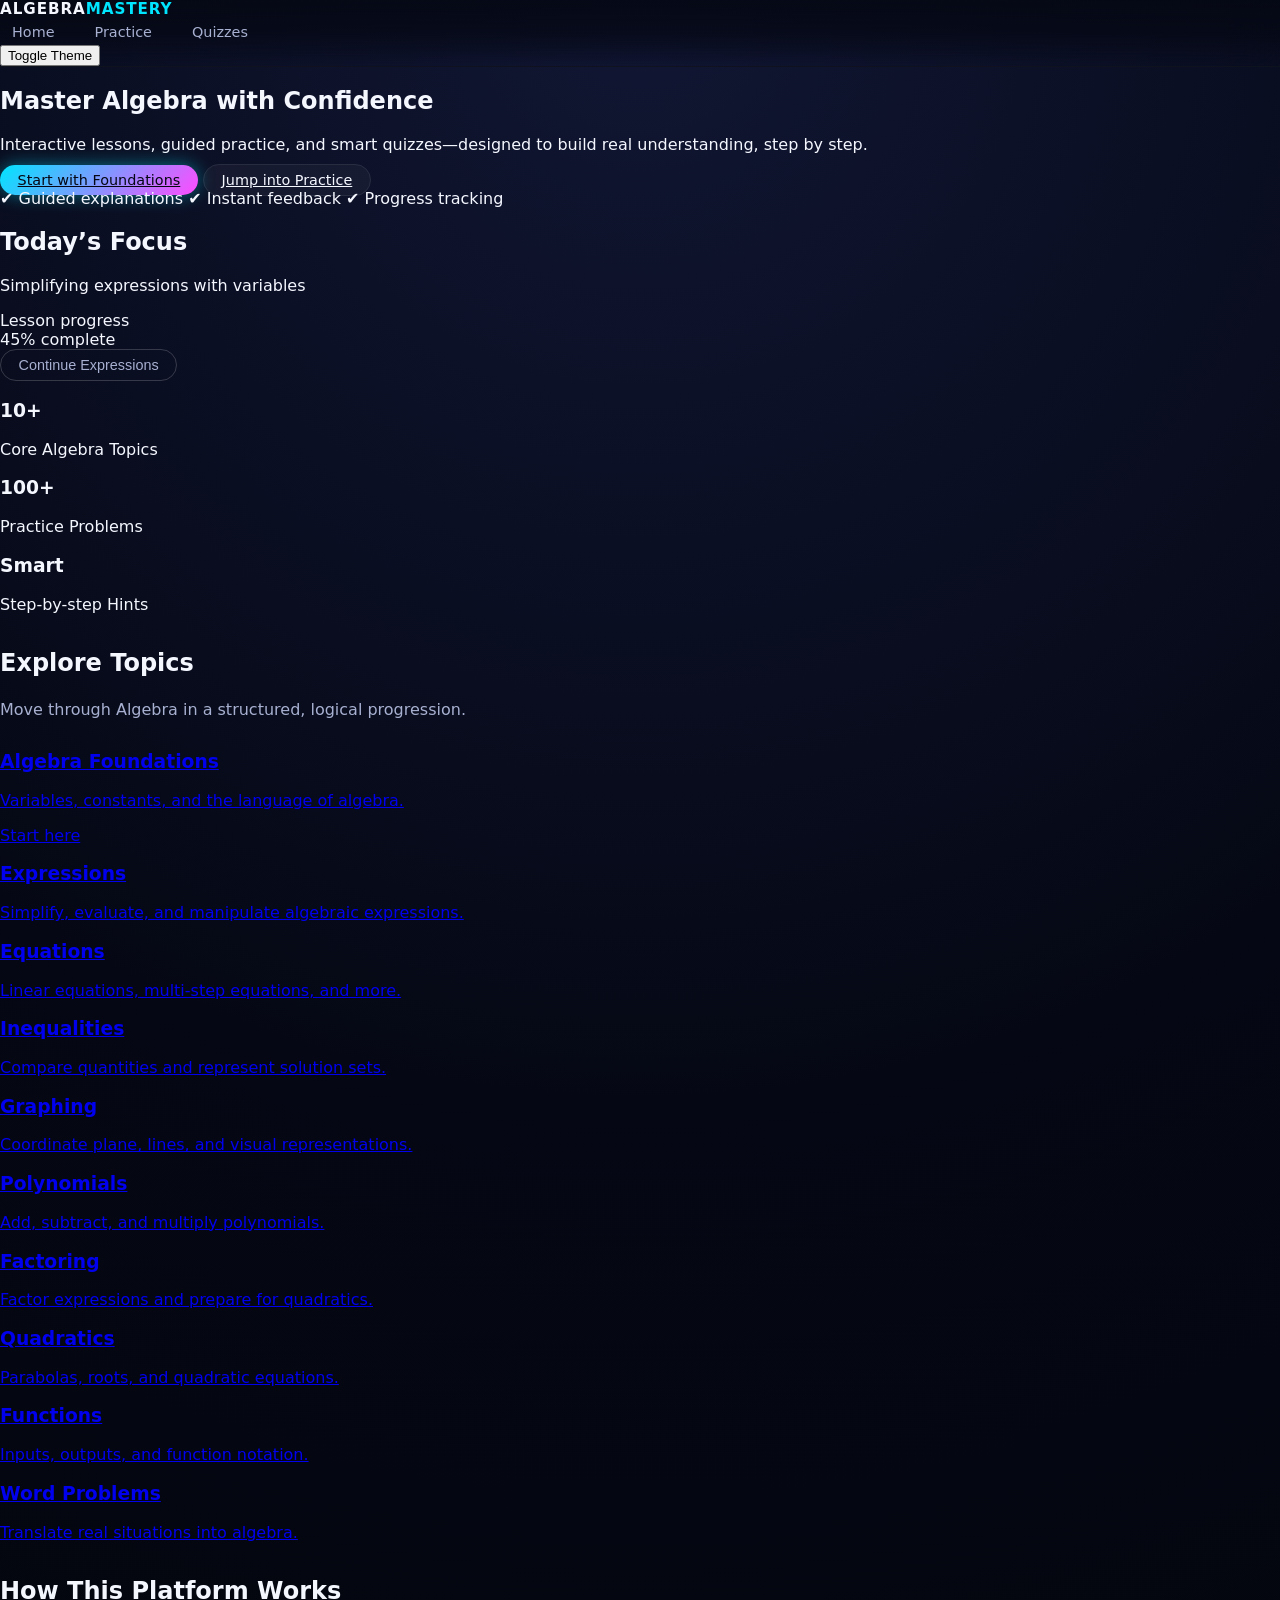
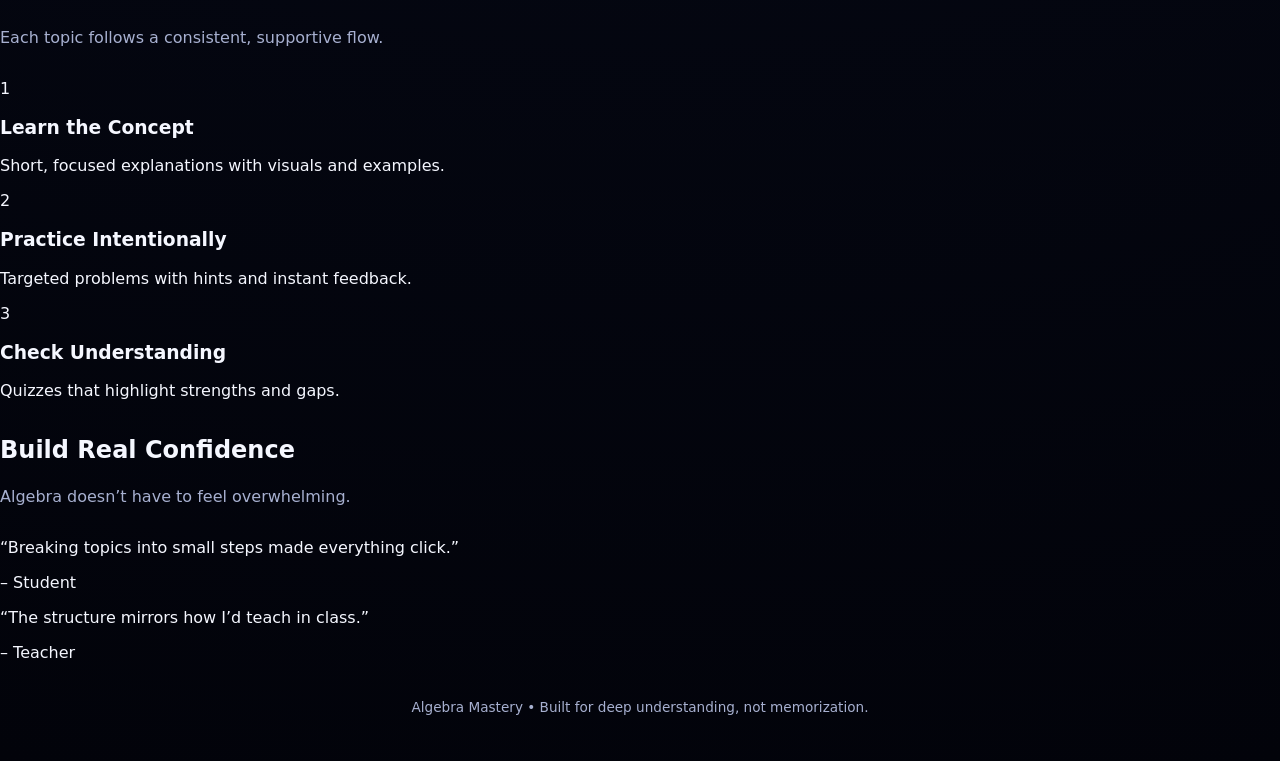
==== commit edee1368: "Update index.html" ====
--- a/index.html
+++ b/index.html
@@ -1,156 +1,179 @@
 <!DOCTYPE html>
 <html lang="en">
 <head>
-    <meta charset="UTF-8" />
-    <meta name="viewport" content="width=device-width, initial-scale=1.0" />
+    <meta charset="UTF-8">
+    <meta name="viewport" content="width=device-width, initial-scale=1.0">
     <title>Algebra Mastery | Home</title>
-    <link rel="stylesheet" href="style.css" />
-    <script type="module" src="script.js"></script>
+    <link rel="stylesheet" href="style.css">
+    <script src="script.js" defer></script>
 </head>
+<body class="theme-light">
 
-<body>
-
-<header class="top-nav">
-    <div class="top-nav-inner">
+<!-- Top Navigation -->
+<header class="top-nav fade-in">
+    <div class="nav-left">
         <div class="logo">Algebra<span>Mastery</span></div>
-
-       <nav>
-  <a href="index.html">Home</a>
-  <a href="practice.html">Practice</a>
-  <a href="quizzes.html">Quizzes</a>
-  <a href="finalexam.html">Final Exam</a>
-  <a href="#" id="theme-toggle">Theme</a>
-</nav>
-
-
-        <button class="theme-toggle">
-            <span class="theme-toggle-icon"></span>
-            Theme
-        </button>
+    </div>
+    <nav class="nav-links">
+        <a href="index.html" class="active">Home</a>
+        <a href="practice.html">Practice</a>
+        <a href="quizzes.html">Quizzes</a>
+    </nav>
+    <div class="nav-right">
+        <button class="btn-ghost" id="toggle-theme">Toggle Theme</button>
     </div>
 </header>
 
-<div class="page-shell fade-in-up">
-
-    <!-- HERO -->
-    <header class="section-header">
-        <h1>Welcome to <span class="neon">Algebra Mastery</span></h1>
-        <p>
-            A complete, modern, structured learning system designed to help you
-            understand algebra deeply — not just memorize steps.
+<!-- Hero Section -->
+<section class="hero-section fade-in-up">
+    <div class="hero-content">
+        <h1 class="hero-title">Master Algebra with Confidence</h1>
+        <p class="hero-subtitle">
+            Interactive lessons, guided practice, and smart quizzes—designed to build real understanding, step by step.
         </p>
-    </header>
-
-    <!-- WHY ALGEBRA -->
-    <section class="lesson-section fade-in">
-        <h2 class="neon">Why Algebra Matters</h2>
-        <p>
-            Algebra is the foundation of logical thinking. It teaches you how to
-            break down problems, recognize patterns, and build relationships
-            between quantities. These skills show up everywhere — science,
-            programming, finance, engineering, and everyday decisions.
-        </p>
-
-        <div class="example">
-            <p><strong>Example:</strong></p>
-            <p>
-                A phone plan charges a base fee plus a cost per gigabyte. That’s
-                an algebraic relationship. When you write it as an equation, you
-                can compare plans and predict costs.
-            </p>
+        <div class="hero-actions">
+            <a href="foundations.html" class="btn-primary">Start with Foundations</a>
+            <a href="practice.html" class="btn-secondary">Jump into Practice</a>
         </div>
-    </section>
-
-    <!-- HOW IT WORKS -->
-    <section class="lesson-section fade-in">
-        <h2 class="neon">How This Platform Works</h2>
-        <p>
-            Each topic page follows a consistent structure so you always know
-            what to expect:
-        </p>
-        <ul>
-            <li><strong>Concept Overview</strong> — What the idea means.</li>
-            <li><strong>Guided Examples</strong> — Step‑by‑step walkthroughs.</li>
-            <li><strong>Practice Problems</strong> — Try it yourself.</li>
-            <li><strong>Topic Quiz</strong> — Check your understanding.</li>
-        </ul>
-    </section>
-
-    <!-- LEARNING PATH -->
-    <section class="lesson-section fade-in">
-        <h2 class="neon">Your Learning Path</h2>
-        <ol class="practice-list">
-            <li>Foundations</li>
-            <li>Expressions</li>
-            <li>Equations</li>
-            <li>Inequalities</li>
-            <li>Graphing</li>
-            <li>Polynomials</li>
-            <li>Factoring</li>
-            <li>Quadratics</li>
-            <li>Functions</li>
-            <li>Word Problems</li>
-        </ol>
-        <p class="text-soft">
-            After completing the topics, take the <strong>Final Exam</strong> and
-            earn your certificate.
-        </p>
-    </section>
-
-    <!-- FEATURES -->
-    <section class="lesson-section fade-in">
-        <h2 class="neon">What Makes This Different</h2>
-
-        <div class="content-area" style="gap: var(--space-md);">
-            <div class="lesson-section" style="padding: var(--space-md);">
-                <h3 class="neon">Clarity First</h3>
-                <p>
-                    Every explanation is written to be direct and understandable.
-                </p>
+        <div class="hero-meta">
+            <span>✔ Guided explanations</span>
+            <span>✔ Instant feedback</span>
+            <span>✔ Progress tracking</span>
+        </div>
+    </div>
+    <div class="hero-visual slide-in-right">
+        <div class="hero-card">
+            <h2>Today’s Focus</h2>
+            <p>Simplifying expressions with variables</p>
+            <div class="hero-progress">
+                <span>Lesson progress</span>
+                <div class="progress-bar">
+                    <div class="progress-fill" style="width: 45%;"></div>
+                </div>
+                <span class="progress-label">45% complete</span>
             </div>
-
-            <div class="lesson-section" style="padding: var(--space-md);">
-                <h3 class="neon">Structured Progress</h3>
-                <p>
-                    Topics build on each other so you never feel lost.
-                </p>
-            </div>
-
-            <div class="lesson-section" style="padding: var(--space-md);">
-                <h3 class="neon">Active Learning</h3>
-                <p>
-                    Interactive examples and quizzes help you learn by doing.
-                </p>
-            </div>
+            <button class="btn-outline" onclick="location.href='expressions.html'">
+                Continue Expressions
+            </button>
         </div>
-    </section>
-
-<!-- CTA -->
-<section class="lesson-section fade-in center">
-    <h2 class="neon">Ready to Begin?</h2>
-
-    <div class="mt-md" style="display:flex; justify-content:center; gap: var(--space-sm); flex-wrap:wrap;">
-        <a class="btn-primary" href="practice.html">Start Practicing</a>
-        <a class="btn-secondary" href="quizzes.html">Take a Quiz</a>
-        <a class="btn-outline" href="finalexam.html">Final Exam</a>
     </div>
 </section>
-</div>
 
-<footer class="site-footer">
-    <p>Built for clarity. Designed for mastery.</p>
+<!-- Stats Strip -->
+<section class="stats-strip stagger">
+    <div class="stat-card slide-up">
+        <h3>10+</h3>
+        <p>Core Algebra Topics</p>
+    </div>
+    <div class="stat-card slide-up">
+        <h3>100+</h3>
+        <p>Practice Problems</p>
+    </div>
+    <div class="stat-card slide-up">
+        <h3>Smart</h3>
+        <p>Step-by-step Hints</p>
+    </div>
+</section>
+
+<!-- Topic Grid -->
+<section class="topics-section fade-in">
+    <div class="section-header">
+        <h2>Explore Topics</h2>
+        <p>Move through Algebra in a structured, logical progression.</p>
+    </div>
+
+    <div class="topics-grid stagger">
+        <a class="topic-card slide-up" href="foundations.html">
+            <h3>Algebra Foundations</h3>
+            <p>Variables, constants, and the language of algebra.</p>
+            <span class="tag">Start here</span>
+        </a>
+        <a class="topic-card slide-up" href="expressions.html">
+            <h3>Expressions</h3>
+            <p>Simplify, evaluate, and manipulate algebraic expressions.</p>
+        </a>
+        <a class="topic-card slide-up" href="equations.html">
+            <h3>Equations</h3>
+            <p>Linear equations, multi-step equations, and more.</p>
+        </a>
+        <a class="topic-card slide-up" href="inequalities.html">
+            <h3>Inequalities</h3>
+            <p>Compare quantities and represent solution sets.</p>
+        </a>
+        <a class="topic-card slide-up" href="graphing.html">
+            <h3>Graphing</h3>
+            <p>Coordinate plane, lines, and visual representations.</p>
+        </a>
+        <a class="topic-card slide-up" href="polynomials.html">
+            <h3>Polynomials</h3>
+            <p>Add, subtract, and multiply polynomials.</p>
+        </a>
+        <a class="topic-card slide-up" href="factoring.html">
+            <h3>Factoring</h3>
+            <p>Factor expressions and prepare for quadratics.</p>
+        </a>
+        <a class="topic-card slide-up" href="quadratics.html">
+            <h3>Quadratics</h3>
+            <p>Parabolas, roots, and quadratic equations.</p>
+        </a>
+        <a class="topic-card slide-up" href="functions.html">
+            <h3>Functions</h3>
+            <p>Inputs, outputs, and function notation.</p>
+        </a>
+        <a class="topic-card slide-up" href="wordproblems.html">
+            <h3>Word Problems</h3>
+            <p>Translate real situations into algebra.</p>
+        </a>
+    </div>
+</section>
+
+<!-- How It Works -->
+<section class="how-it-works fade-in-up">
+    <div class="section-header">
+        <h2>How This Platform Works</h2>
+        <p>Each topic follows a consistent, supportive flow.</p>
+    </div>
+    <div class="steps-grid stagger">
+        <div class="step-card slide-up">
+            <span class="step-number">1</span>
+            <h3>Learn the Concept</h3>
+            <p>Short, focused explanations with visuals and examples.</p>
+        </div>
+        <div class="step-card slide-up">
+            <span class="step-number">2</span>
+            <h3>Practice Intentionally</h3>
+            <p>Targeted problems with hints and instant feedback.</p>
+        </div>
+        <div class="step-card slide-up">
+            <span class="step-number">3</span>
+            <h3>Check Understanding</h3>
+            <p>Quizzes that highlight strengths and gaps.</p>
+        </div>
+    </div>
+</section>
+
+<!-- Testimonials / Motivation -->
+<section class="testimonials fade-in">
+    <div class="section-header">
+        <h2>Build Real Confidence</h2>
+        <p>Algebra doesn’t have to feel overwhelming.</p>
+    </div>
+    <div class="testimonial-grid stagger">
+        <div class="testimonial-card slide-up">
+            <p>“Breaking topics into small steps made everything click.”</p>
+            <span class="testimonial-name">– Student</span>
+        </div>
+        <div class="testimonial-card slide-up">
+            <p>“The structure mirrors how I’d teach in class.”</p>
+            <span class="testimonial-name">– Teacher</span>
+        </div>
+    </div>
+</section>
+
+<!-- Footer -->
+<footer class="site-footer fade-in">
+    <p>Algebra Mastery • Built for deep understanding, not memorization.</p>
 </footer>
-
-<!-- MODAL -->
-<div class="modal-backdrop">
-    <div class="modal">
-        <div class="modal-header">
-            <h3 class="modal-title">Quiz</h3>
-            <button class="modal-close">✕</button>
-        </div>
-        <div class="modal-body"></div>
-    </div>
-</div>
 
 </body>
 </html>
--- a/style.css
+++ b/style.css
@@ -27,13 +27,6 @@
     --text-primary: #101326;
     --text-soft: #5b6280;
     --shadow-soft: 0 18px 40px rgba(15, 20, 40, 0.18);
-
-    --surface: rgba(0, 0, 0, 0.04);
-    --surface-2: rgba(0, 0, 0, 0.08);
-    --accent: #00bcd4;
-    --border: rgba(0, 0, 0, 0.12);
-    --card-bg: rgba(255, 255, 255, 0.9);
-    --text: var(--text-primary);
 }
 
 /* =========================
@@ -45,8 +38,7 @@
     box-sizing: border-box;
 }
 
-html,
-body {
+html, body {
     margin: 0;
     padding: 0;
     font-family: system-ui, -apple-system, BlinkMacSystemFont, "SF Pro Text",
@@ -120,7 +112,6 @@
     background: rgba(0, 229, 255, 0.08);
 }
 
-
 /* =========================
    THEME TOGGLE
    ========================= */
@@ -640,31 +631,4 @@
 @keyframes fadeInUp {
     from {
         opacity: 0;
-        transform: translateY(12px);
-    }
-    to {
-        opacity: 1;
-        transform: translateY(0);
-    }
-}
-
-@keyframes fadeIn {
-    from {
-        opacity: 0;
-    }
-    to {
-        opacity: 1;
-    }
-}
-
-@keyframes slideInRight {
-    from {
-        opacity: 0;
-        transform: translateX(16px);
-    }
-    to {
-        opacity: 1;
-        transform: translateX(0);
-    }
-}
-
+        transform
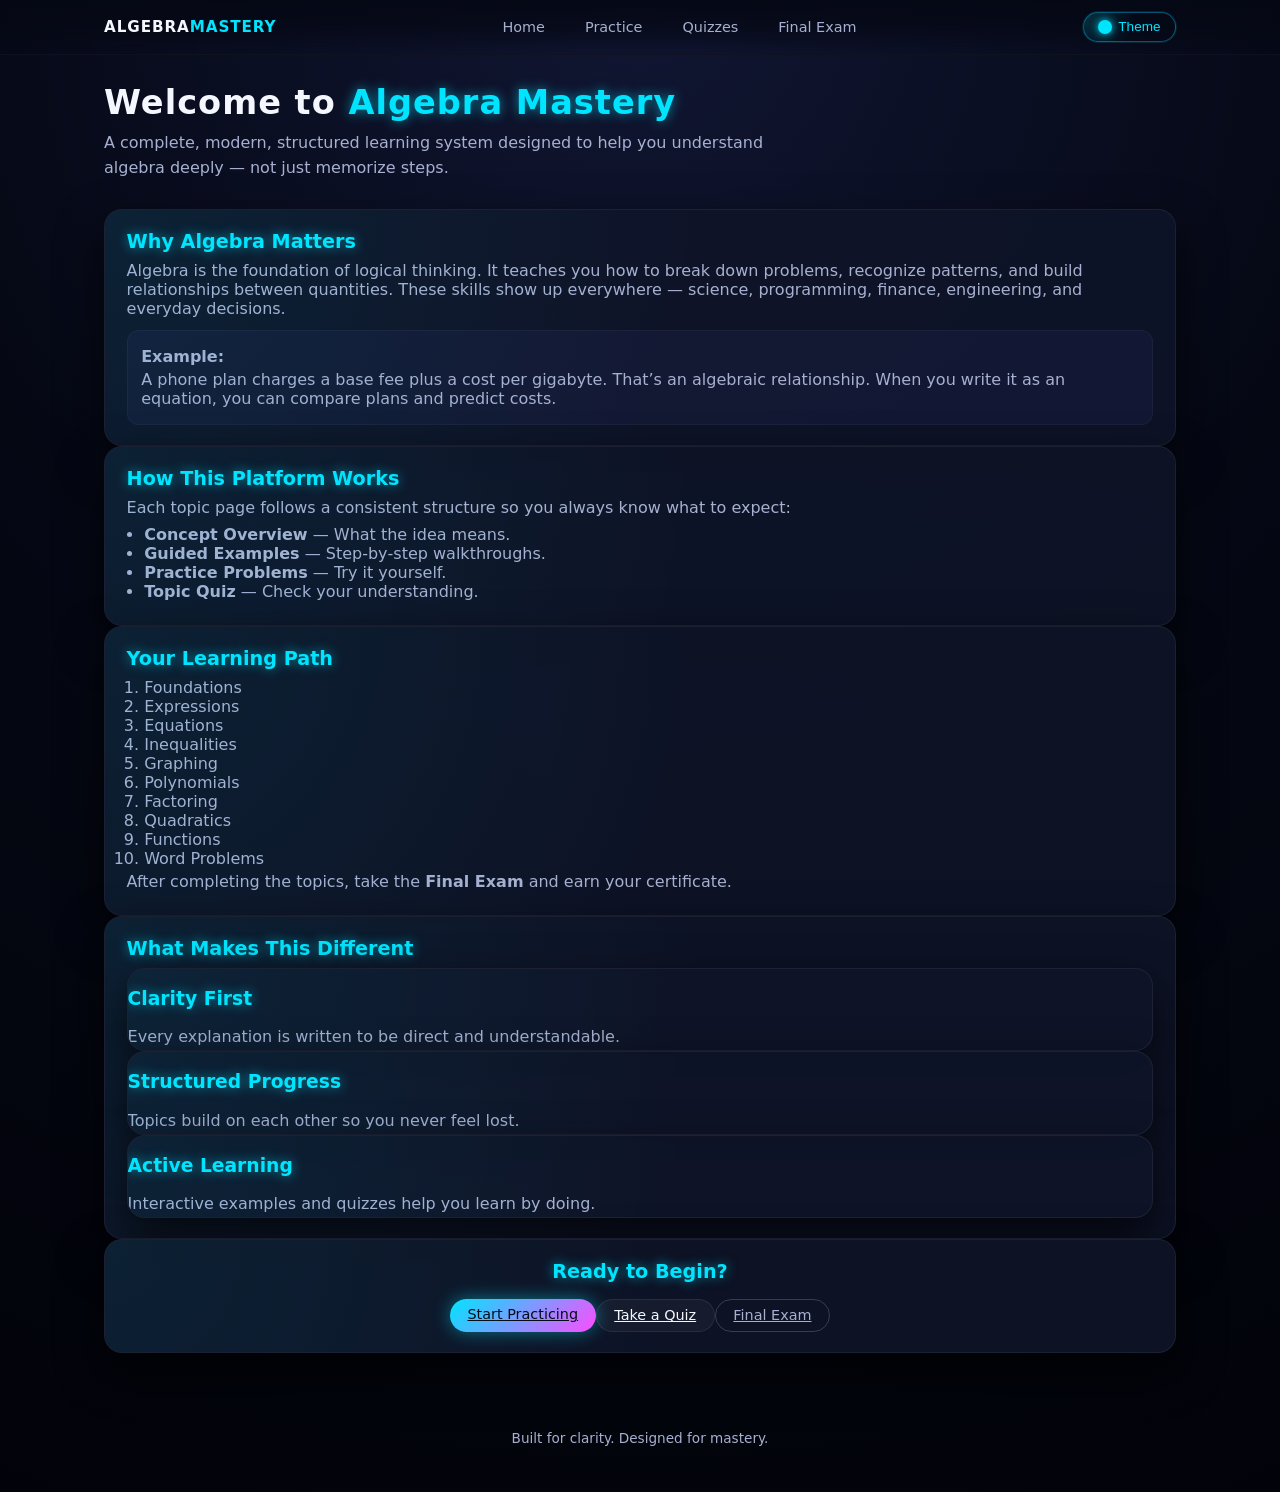
==== commit 9ed39c30: "Update index.html" ====
--- a/index.html
+++ b/index.html
@@ -1,179 +1,154 @@
 <!DOCTYPE html>
 <html lang="en">
 <head>
-    <meta charset="UTF-8">
-    <meta name="viewport" content="width=device-width, initial-scale=1.0">
+    <meta charset="UTF-8" />
+    <meta name="viewport" content="width=device-width, initial-scale=1.0" />
     <title>Algebra Mastery | Home</title>
-    <link rel="stylesheet" href="style.css">
-    <script src="script.js" defer></script>
+    <link rel="stylesheet" href="style.css" />
+    <script type="module" src="script.js"></script>
 </head>
-<body class="theme-light">
 
-<!-- Top Navigation -->
-<header class="top-nav fade-in">
-    <div class="nav-left">
+<body>
+
+<header class="top-nav">
+    <div class="top-nav-inner">
         <div class="logo">Algebra<span>Mastery</span></div>
-    </div>
-    <nav class="nav-links">
-        <a href="index.html" class="active">Home</a>
-        <a href="practice.html">Practice</a>
-        <a href="quizzes.html">Quizzes</a>
-    </nav>
-    <div class="nav-right">
-        <button class="btn-ghost" id="toggle-theme">Toggle Theme</button>
+
+        <nav class="nav-links">
+            <a href="index.html">Home</a>
+            <a href="practice.html">Practice</a>
+            <a href="quizzes.html">Quizzes</a>
+            <a href="finalexam.html">Final Exam</a>
+        </nav>
+
+        <button class="theme-toggle">
+            <span class="theme-toggle-icon"></span>
+            Theme
+        </button>
     </div>
 </header>
 
-<!-- Hero Section -->
-<section class="hero-section fade-in-up">
-    <div class="hero-content">
-        <h1 class="hero-title">Master Algebra with Confidence</h1>
-        <p class="hero-subtitle">
-            Interactive lessons, guided practice, and smart quizzes—designed to build real understanding, step by step.
+<div class="page-shell fade-in-up">
+
+    <!-- HERO -->
+    <header class="section-header">
+        <h1>Welcome to <span class="neon">Algebra Mastery</span></h1>
+        <p>
+            A complete, modern, structured learning system designed to help you
+            understand algebra deeply — not just memorize steps.
         </p>
-        <div class="hero-actions">
-            <a href="foundations.html" class="btn-primary">Start with Foundations</a>
-            <a href="practice.html" class="btn-secondary">Jump into Practice</a>
+    </header>
+
+    <!-- WHY ALGEBRA -->
+    <section class="lesson-section fade-in">
+        <h2 class="neon">Why Algebra Matters</h2>
+        <p>
+            Algebra is the foundation of logical thinking. It teaches you how to
+            break down problems, recognize patterns, and build relationships
+            between quantities. These skills show up everywhere — science,
+            programming, finance, engineering, and everyday decisions.
+        </p>
+
+        <div class="example">
+            <p><strong>Example:</strong></p>
+            <p>
+                A phone plan charges a base fee plus a cost per gigabyte. That’s
+                an algebraic relationship. When you write it as an equation, you
+                can compare plans and predict costs.
+            </p>
         </div>
-        <div class="hero-meta">
-            <span>✔ Guided explanations</span>
-            <span>✔ Instant feedback</span>
-            <span>✔ Progress tracking</span>
+    </section>
+
+    <!-- HOW IT WORKS -->
+    <section class="lesson-section fade-in">
+        <h2 class="neon">How This Platform Works</h2>
+        <p>
+            Each topic page follows a consistent structure so you always know
+            what to expect:
+        </p>
+        <ul>
+            <li><strong>Concept Overview</strong> — What the idea means.</li>
+            <li><strong>Guided Examples</strong> — Step‑by‑step walkthroughs.</li>
+            <li><strong>Practice Problems</strong> — Try it yourself.</li>
+            <li><strong>Topic Quiz</strong> — Check your understanding.</li>
+        </ul>
+    </section>
+
+    <!-- LEARNING PATH -->
+    <section class="lesson-section fade-in">
+        <h2 class="neon">Your Learning Path</h2>
+        <ol class="practice-list">
+            <li>Foundations</li>
+            <li>Expressions</li>
+            <li>Equations</li>
+            <li>Inequalities</li>
+            <li>Graphing</li>
+            <li>Polynomials</li>
+            <li>Factoring</li>
+            <li>Quadratics</li>
+            <li>Functions</li>
+            <li>Word Problems</li>
+        </ol>
+        <p class="text-soft">
+            After completing the topics, take the <strong>Final Exam</strong> and
+            earn your certificate.
+        </p>
+    </section>
+
+    <!-- FEATURES -->
+    <section class="lesson-section fade-in">
+        <h2 class="neon">What Makes This Different</h2>
+
+        <div class="content-area" style="gap: var(--space-md);">
+            <div class="lesson-section" style="padding: var(--space-md);">
+                <h3 class="neon">Clarity First</h3>
+                <p>
+                    Every explanation is written to be direct and understandable.
+                </p>
+            </div>
+
+            <div class="lesson-section" style="padding: var(--space-md);">
+                <h3 class="neon">Structured Progress</h3>
+                <p>
+                    Topics build on each other so you never feel lost.
+                </p>
+            </div>
+
+            <div class="lesson-section" style="padding: var(--space-md);">
+                <h3 class="neon">Active Learning</h3>
+                <p>
+                    Interactive examples and quizzes help you learn by doing.
+                </p>
+            </div>
         </div>
+    </section>
+
+    <!-- CTA -->
+    <section class="lesson-section fade-in center">
+        <h2 class="neon">Ready to Begin?</h2>
+        <div class="mt-md" style="display:flex; justify-content:center; gap: var(--space-sm); flex-wrap:wrap;">
+            <a class="btn-primary" href="practice.html">Start Practicing</a>
+            <a class="btn-secondary" href="quizzes.html">Take a Quiz</a>
+            <a class="btn-outline" href="finalexam.html">Final Exam</a>
+        </div>
+    </section>
+
+</div>
+
+<footer class="site-footer">
+    <p>Built for clarity. Designed for mastery.</p>
+</footer>
+
+<!-- MODAL -->
+<div class="modal-backdrop">
+    <div class="modal">
+        <div class="modal-header">
+            <h3 class="modal-title">Quiz</h3>
+            <button class="modal-close">✕</button>
+        </div>
+        <div class="modal-body"></div>
     </div>
-    <div class="hero-visual slide-in-right">
-        <div class="hero-card">
-            <h2>Today’s Focus</h2>
-            <p>Simplifying expressions with variables</p>
-            <div class="hero-progress">
-                <span>Lesson progress</span>
-                <div class="progress-bar">
-                    <div class="progress-fill" style="width: 45%;"></div>
-                </div>
-                <span class="progress-label">45% complete</span>
-            </div>
-            <button class="btn-outline" onclick="location.href='expressions.html'">
-                Continue Expressions
-            </button>
-        </div>
-    </div>
-</section>
-
-<!-- Stats Strip -->
-<section class="stats-strip stagger">
-    <div class="stat-card slide-up">
-        <h3>10+</h3>
-        <p>Core Algebra Topics</p>
-    </div>
-    <div class="stat-card slide-up">
-        <h3>100+</h3>
-        <p>Practice Problems</p>
-    </div>
-    <div class="stat-card slide-up">
-        <h3>Smart</h3>
-        <p>Step-by-step Hints</p>
-    </div>
-</section>
-
-<!-- Topic Grid -->
-<section class="topics-section fade-in">
-    <div class="section-header">
-        <h2>Explore Topics</h2>
-        <p>Move through Algebra in a structured, logical progression.</p>
-    </div>
-
-    <div class="topics-grid stagger">
-        <a class="topic-card slide-up" href="foundations.html">
-            <h3>Algebra Foundations</h3>
-            <p>Variables, constants, and the language of algebra.</p>
-            <span class="tag">Start here</span>
-        </a>
-        <a class="topic-card slide-up" href="expressions.html">
-            <h3>Expressions</h3>
-            <p>Simplify, evaluate, and manipulate algebraic expressions.</p>
-        </a>
-        <a class="topic-card slide-up" href="equations.html">
-            <h3>Equations</h3>
-            <p>Linear equations, multi-step equations, and more.</p>
-        </a>
-        <a class="topic-card slide-up" href="inequalities.html">
-            <h3>Inequalities</h3>
-            <p>Compare quantities and represent solution sets.</p>
-        </a>
-        <a class="topic-card slide-up" href="graphing.html">
-            <h3>Graphing</h3>
-            <p>Coordinate plane, lines, and visual representations.</p>
-        </a>
-        <a class="topic-card slide-up" href="polynomials.html">
-            <h3>Polynomials</h3>
-            <p>Add, subtract, and multiply polynomials.</p>
-        </a>
-        <a class="topic-card slide-up" href="factoring.html">
-            <h3>Factoring</h3>
-            <p>Factor expressions and prepare for quadratics.</p>
-        </a>
-        <a class="topic-card slide-up" href="quadratics.html">
-            <h3>Quadratics</h3>
-            <p>Parabolas, roots, and quadratic equations.</p>
-        </a>
-        <a class="topic-card slide-up" href="functions.html">
-            <h3>Functions</h3>
-            <p>Inputs, outputs, and function notation.</p>
-        </a>
-        <a class="topic-card slide-up" href="wordproblems.html">
-            <h3>Word Problems</h3>
-            <p>Translate real situations into algebra.</p>
-        </a>
-    </div>
-</section>
-
-<!-- How It Works -->
-<section class="how-it-works fade-in-up">
-    <div class="section-header">
-        <h2>How This Platform Works</h2>
-        <p>Each topic follows a consistent, supportive flow.</p>
-    </div>
-    <div class="steps-grid stagger">
-        <div class="step-card slide-up">
-            <span class="step-number">1</span>
-            <h3>Learn the Concept</h3>
-            <p>Short, focused explanations with visuals and examples.</p>
-        </div>
-        <div class="step-card slide-up">
-            <span class="step-number">2</span>
-            <h3>Practice Intentionally</h3>
-            <p>Targeted problems with hints and instant feedback.</p>
-        </div>
-        <div class="step-card slide-up">
-            <span class="step-number">3</span>
-            <h3>Check Understanding</h3>
-            <p>Quizzes that highlight strengths and gaps.</p>
-        </div>
-    </div>
-</section>
-
-<!-- Testimonials / Motivation -->
-<section class="testimonials fade-in">
-    <div class="section-header">
-        <h2>Build Real Confidence</h2>
-        <p>Algebra doesn’t have to feel overwhelming.</p>
-    </div>
-    <div class="testimonial-grid stagger">
-        <div class="testimonial-card slide-up">
-            <p>“Breaking topics into small steps made everything click.”</p>
-            <span class="testimonial-name">– Student</span>
-        </div>
-        <div class="testimonial-card slide-up">
-            <p>“The structure mirrors how I’d teach in class.”</p>
-            <span class="testimonial-name">– Teacher</span>
-        </div>
-    </div>
-</section>
-
-<!-- Footer -->
-<footer class="site-footer fade-in">
-    <p>Algebra Mastery • Built for deep understanding, not memorization.</p>
-</footer>
+</div>
 
 </body>
 </html>
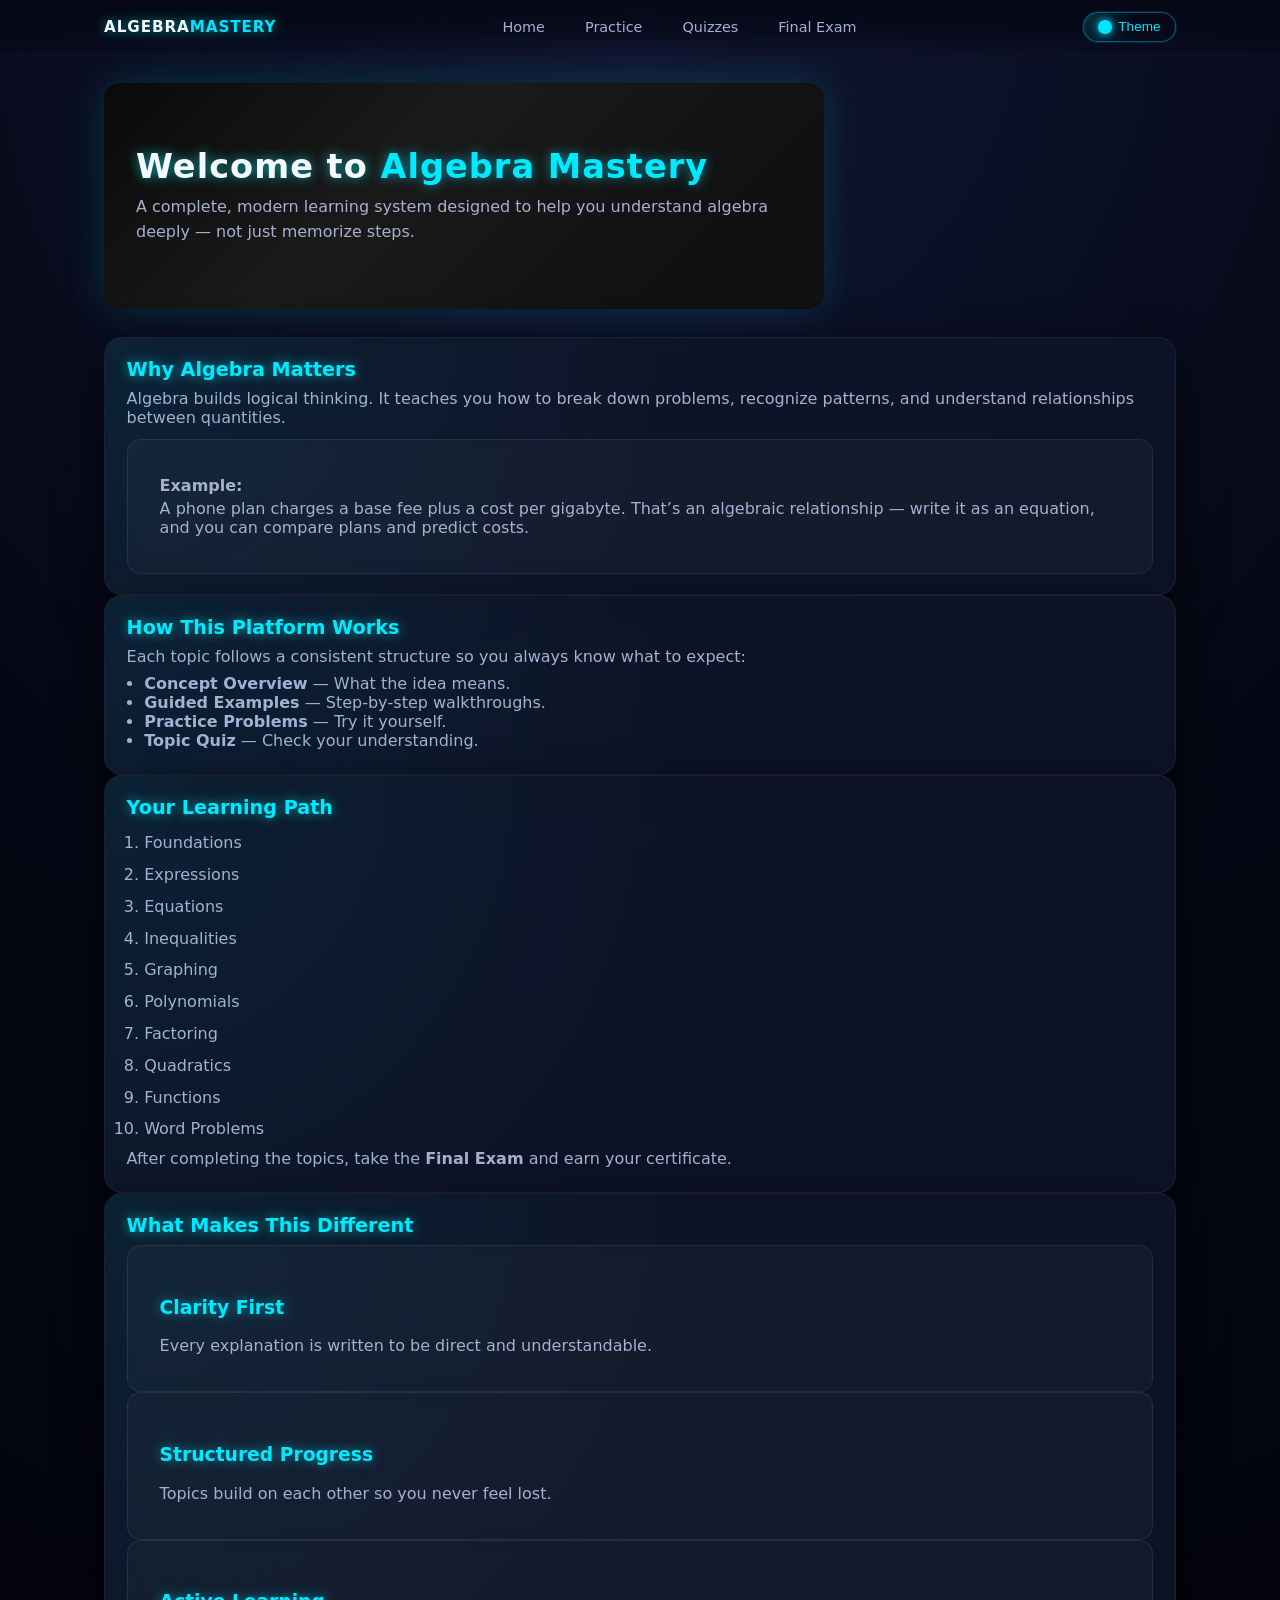
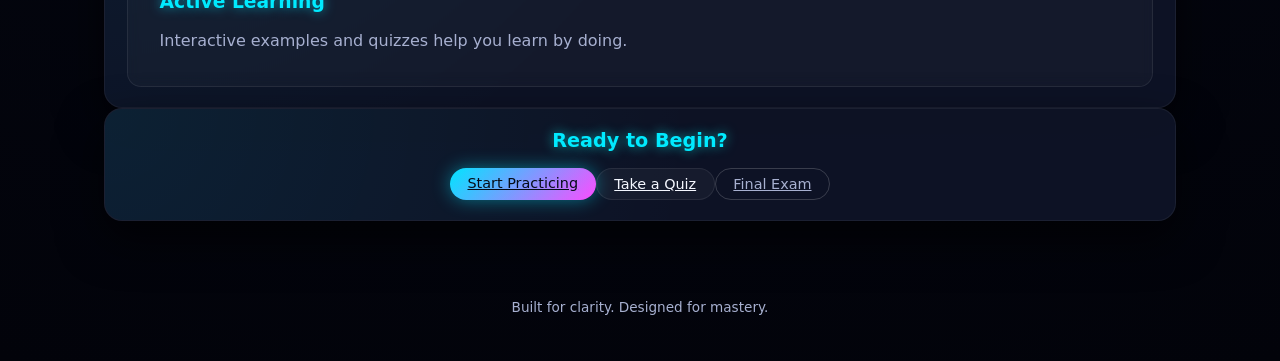
==== commit 5e2d7b04: "Enhance HTML structure and styling for clarity Updated the HTML structure and styles for improved vi" ====
--- a/index.html
+++ b/index.html
@@ -4,16 +4,60 @@
     <meta charset="UTF-8" />
     <meta name="viewport" content="width=device-width, initial-scale=1.0" />
     <title>Algebra Mastery | Home</title>
+
+    <!-- Link to main stylesheet -->
     <link rel="stylesheet" href="style.css" />
+
+    <!-- Extra styles used for visual effects -->
+    <style>
+        .glow {
+            text-shadow: 0 0 12px rgba(0,255,255,0.6);
+        }
+        .hero-gradient {
+            background: linear-gradient(135deg, #0a0a0a, #1a1a1a 40%, #111 80%);
+            padding: 4rem 2rem;
+            border-radius: 16px;
+            box-shadow: 0 0 40px rgba(0,255,255,0.15);
+        }
+        .section-card {
+            background: rgba(255,255,255,0.03);
+            padding: 2rem;
+            border-radius: 14px;
+            backdrop-filter: blur(6px);
+            border: 1px solid rgba(255,255,255,0.08);
+            transition: transform .3s ease, box-shadow .3s ease;
+        }
+        .section-card:hover {
+            transform: translateY(-6px);
+            box-shadow: 0 0 20px rgba(0,255,255,0.25);
+        }
+        .neon {
+            color: #00eaff;
+        }
+        .practice-list li {
+            padding: .4rem 0;
+            transition: color .3s ease, transform .3s ease;
+        }
+        .practice-list li:hover {
+            color: #00eaff;
+            transform: translateX(6px);
+        }
+    </style>
+
+    <!-- Main JavaScript file -->
     <script type="module" src="script.js"></script>
 </head>
 
 <body>
 
+<!-- Top navigation bar -->
 <header class="top-nav">
     <div class="top-nav-inner">
-        <div class="logo">Algebra<span>Mastery</span></div>
-
+
+        <!-- Logo -->
+        <div class="logo glow">Algebra<span>Mastery</span></div>
+
+        <!-- Navigation links -->
         <nav class="nav-links">
             <a href="index.html">Home</a>
             <a href="practice.html">Practice</a>
@@ -21,6 +65,7 @@
             <a href="finalexam.html">Final Exam</a>
         </nav>
 
+        <!-- Theme toggle button -->
         <button class="theme-toggle">
             <span class="theme-toggle-icon"></span>
             Theme
@@ -28,44 +73,43 @@
     </div>
 </header>
 
+<!-- Main page wrapper -->
 <div class="page-shell fade-in-up">
 
-    <!-- HERO -->
-    <header class="section-header">
-        <h1>Welcome to <span class="neon">Algebra Mastery</span></h1>
+    <!-- Hero section -->
+    <header class="section-header hero-gradient fade-in">
+        <h1 class="glow">Welcome to <span class="neon">Algebra Mastery</span></h1>
         <p>
-            A complete, modern, structured learning system designed to help you
-            understand algebra deeply — not just memorize steps.
+            A complete, modern learning system designed to help you understand algebra deeply —
+            not just memorize steps.
         </p>
     </header>
 
-    <!-- WHY ALGEBRA -->
-    <section class="lesson-section fade-in">
-        <h2 class="neon">Why Algebra Matters</h2>
+    <!-- Why algebra matters section -->
+    <section class="lesson-section fade-in">
+        <h2 class="neon glow">Why Algebra Matters</h2>
         <p>
-            Algebra is the foundation of logical thinking. It teaches you how to
-            break down problems, recognize patterns, and build relationships
-            between quantities. These skills show up everywhere — science,
-            programming, finance, engineering, and everyday decisions.
+            Algebra builds logical thinking. It teaches you how to break down problems,
+            recognize patterns, and understand relationships between quantities.
         </p>
 
-        <div class="example">
+        <!-- Example box -->
+        <div class="example section-card">
             <p><strong>Example:</strong></p>
             <p>
-                A phone plan charges a base fee plus a cost per gigabyte. That’s
-                an algebraic relationship. When you write it as an equation, you
-                can compare plans and predict costs.
+                A phone plan charges a base fee plus a cost per gigabyte.
+                That’s an algebraic relationship — write it as an equation,
+                and you can compare plans and predict costs.
             </p>
         </div>
     </section>
 
-    <!-- HOW IT WORKS -->
-    <section class="lesson-section fade-in">
-        <h2 class="neon">How This Platform Works</h2>
-        <p>
-            Each topic page follows a consistent structure so you always know
-            what to expect:
-        </p>
+    <!-- How the platform works section -->
+    <section class="lesson-section fade-in">
+        <h2 class="neon glow">How This Platform Works</h2>
+        <p>Each topic follows a consistent structure so you always know what to expect:</p>
+
+        <!-- List of learning components -->
         <ul>
             <li><strong>Concept Overview</strong> — What the idea means.</li>
             <li><strong>Guided Examples</strong> — Step‑by‑step walkthroughs.</li>
@@ -74,9 +118,11 @@
         </ul>
     </section>
 
-    <!-- LEARNING PATH -->
-    <section class="lesson-section fade-in">
-        <h2 class="neon">Your Learning Path</h2>
+    <!-- Learning path section -->
+    <section class="lesson-section fade-in">
+        <h2 class="neon glow">Your Learning Path</h2>
+
+        <!-- Ordered list of topics -->
         <ol class="practice-list">
             <li>Foundations</li>
             <li>Expressions</li>
@@ -89,43 +135,40 @@
             <li>Functions</li>
             <li>Word Problems</li>
         </ol>
+
         <p class="text-soft">
-            After completing the topics, take the <strong>Final Exam</strong> and
-            earn your certificate.
+            After completing the topics, take the <strong>Final Exam</strong> and earn your certificate.
         </p>
     </section>
 
-    <!-- FEATURES -->
-    <section class="lesson-section fade-in">
-        <h2 class="neon">What Makes This Different</h2>
-
+    <!-- Features section -->
+    <section class="lesson-section fade-in">
+        <h2 class="neon glow">What Makes This Different</h2>
+
+        <!-- Three feature cards -->
         <div class="content-area" style="gap: var(--space-md);">
-            <div class="lesson-section" style="padding: var(--space-md);">
+            <div class="section-card">
                 <h3 class="neon">Clarity First</h3>
-                <p>
-                    Every explanation is written to be direct and understandable.
-                </p>
+                <p>Every explanation is written to be direct and understandable.</p>
             </div>
 
-            <div class="lesson-section" style="padding: var(--space-md);">
+            <div class="section-card">
                 <h3 class="neon">Structured Progress</h3>
-                <p>
-                    Topics build on each other so you never feel lost.
-                </p>
+                <p>Topics build on each other so you never feel lost.</p>
             </div>
 
-            <div class="lesson-section" style="padding: var(--space-md);">
+            <div class="section-card">
                 <h3 class="neon">Active Learning</h3>
-                <p>
-                    Interactive examples and quizzes help you learn by doing.
-                </p>
+                <p>Interactive examples and quizzes help you learn by doing.</p>
             </div>
         </div>
     </section>
 
-    <!-- CTA -->
+    <!-- Call to action section -->
     <section class="lesson-section fade-in center">
-        <h2 class="neon">Ready to Begin?</h2>
+        <h2 class="neon glow">Ready to Begin?</h2>
+
+        <!-- Buttons for navigation -->
         <div class="mt-md" style="display:flex; justify-content:center; gap: var(--space-sm); flex-wrap:wrap;">
             <a class="btn-primary" href="practice.html">Start Practicing</a>
             <a class="btn-secondary" href="quizzes.html">Take a Quiz</a>
@@ -135,17 +178,22 @@
 
 </div>
 
+<!-- Footer -->
 <footer class="site-footer">
     <p>Built for clarity. Designed for mastery.</p>
 </footer>
 
-<!-- MODAL -->
+<!-- Modal for quizzes -->
 <div class="modal-backdrop">
     <div class="modal">
+
+        <!-- Modal header -->
         <div class="modal-header">
             <h3 class="modal-title">Quiz</h3>
             <button class="modal-close">✕</button>
         </div>
+
+        <!-- Modal content -->
         <div class="modal-body"></div>
     </div>
 </div>
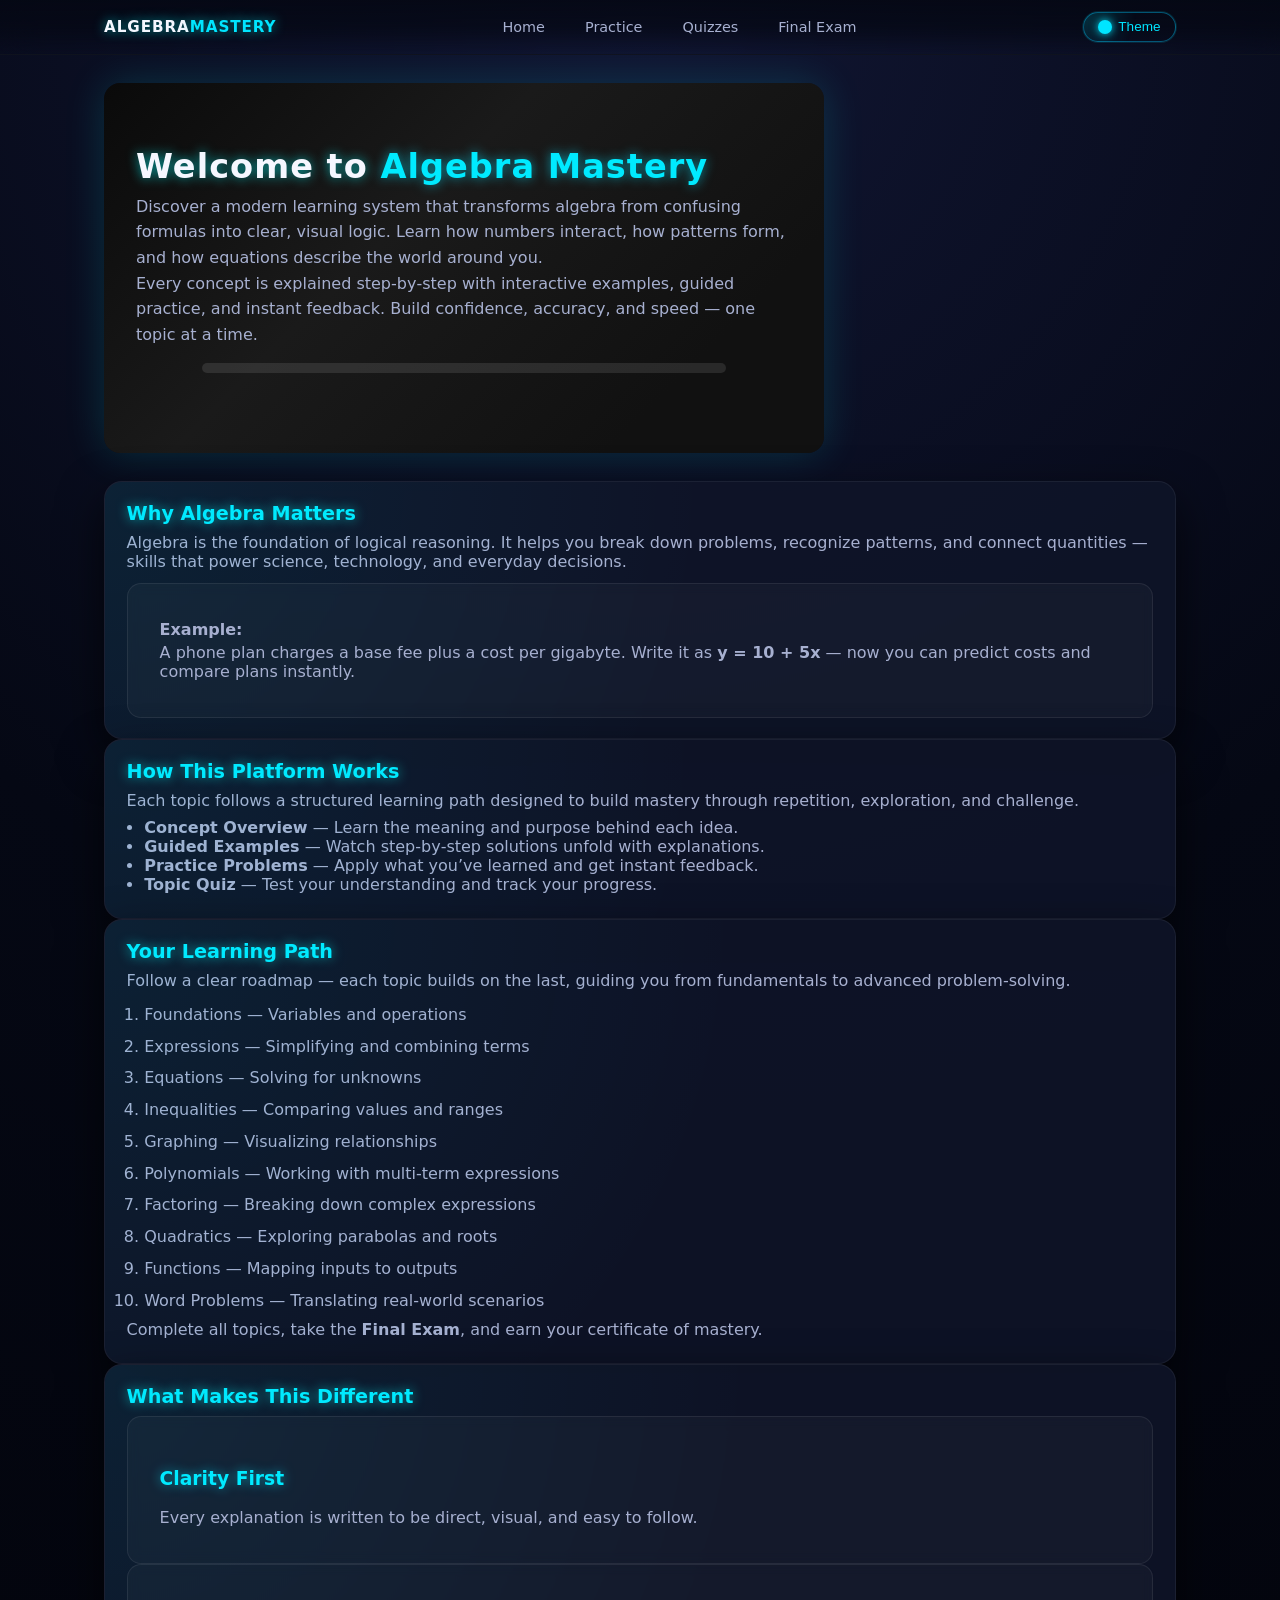
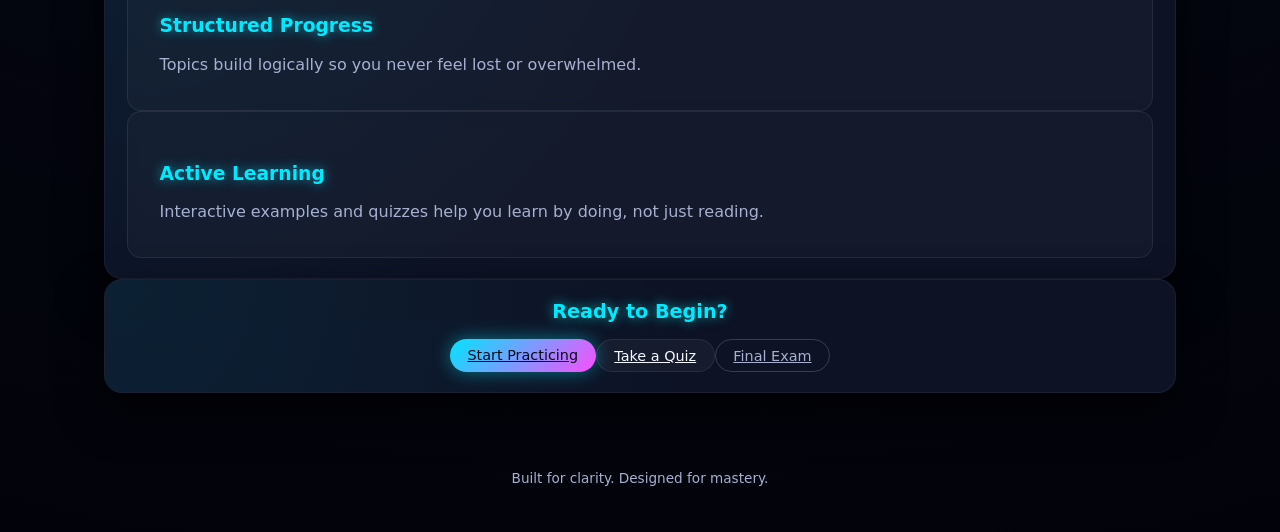
==== commit 0bdd78da: "Update index.html" ====
--- a/index.html
+++ b/index.html
@@ -1,24 +1,31 @@
 <!DOCTYPE html>
 <html lang="en">
 <head>
+    <!-- basic setup -->
     <meta charset="UTF-8" />
     <meta name="viewport" content="width=device-width, initial-scale=1.0" />
     <title>Algebra Mastery | Home</title>
 
-    <!-- Link to main stylesheet -->
+    <!-- favicon -->
+    <link rel="icon" type="image/png" href="AFAVICON.png" sizes="48x48" />
+
+    <!-- main stylesheet -->
     <link rel="stylesheet" href="style.css" />
 
-    <!-- Extra styles used for visual effects -->
+    <!-- extra visual effects -->
     <style>
-        .glow {
-            text-shadow: 0 0 12px rgba(0,255,255,0.6);
-        }
+        /* glowing text */
+        .glow { text-shadow: 0 0 12px rgba(0,255,255,0.6); }
+
+        /* hero gradient background */
         .hero-gradient {
             background: linear-gradient(135deg, #0a0a0a, #1a1a1a 40%, #111 80%);
             padding: 4rem 2rem;
             border-radius: 16px;
             box-shadow: 0 0 40px rgba(0,255,255,0.15);
         }
+
+        /* section cards */
         .section-card {
             background: rgba(255,255,255,0.03);
             padding: 2rem;
@@ -31,9 +38,11 @@
             transform: translateY(-6px);
             box-shadow: 0 0 20px rgba(0,255,255,0.25);
         }
-        .neon {
-            color: #00eaff;
-        }
+
+        /* neon color */
+        .neon { color: #00eaff; }
+
+        /* list hover animation */
         .practice-list li {
             padding: .4rem 0;
             transition: color .3s ease, transform .3s ease;
@@ -42,22 +51,51 @@
             color: #00eaff;
             transform: translateX(6px);
         }
+
+        /* smooth fade animation */
+        .fade-in-up {
+            opacity: 0;
+            transform: translateY(20px);
+            animation: fadeUp 1s forwards;
+        }
+        @keyframes fadeUp {
+            to { opacity: 1; transform: translateY(0); }
+        }
+
+        /* button glow */
+        .btn-primary:hover, .btn-secondary:hover, .btn-outline:hover {
+            box-shadow: 0 0 12px #00eaff;
+            transform: scale(1.05);
+        }
+
+        /* progress bar */
+        .progress-bar {
+            width: 80%;
+            height: 10px;
+            background: rgba(255,255,255,0.1);
+            border-radius: 5px;
+            margin: 1rem auto;
+            overflow: hidden;
+        }
+        .progress-fill {
+            width: 0%;
+            height: 100%;
+            background: #00eaff;
+            transition: width 1s ease;
+        }
     </style>
 
-    <!-- Main JavaScript file -->
+    <!-- main script -->
     <script type="module" src="script.js"></script>
 </head>
 
 <body>
 
-<!-- Top navigation bar -->
+<!-- top navigation -->
 <header class="top-nav">
     <div class="top-nav-inner">
-
-        <!-- Logo -->
         <div class="logo glow">Algebra<span>Mastery</span></div>
 
-        <!-- Navigation links -->
         <nav class="nav-links">
             <a href="index.html">Home</a>
             <a href="practice.html">Practice</a>
@@ -65,7 +103,6 @@
             <a href="finalexam.html">Final Exam</a>
         </nav>
 
-        <!-- Theme toggle button -->
         <button class="theme-toggle">
             <span class="theme-toggle-icon"></span>
             Theme
@@ -73,102 +110,102 @@
     </div>
 </header>
 
-<!-- Main page wrapper -->
+<!-- main content -->
 <div class="page-shell fade-in-up">
 
-    <!-- Hero section -->
+    <!-- hero section -->
     <header class="section-header hero-gradient fade-in">
         <h1 class="glow">Welcome to <span class="neon">Algebra Mastery</span></h1>
         <p>
-            A complete, modern learning system designed to help you understand algebra deeply —
-            not just memorize steps.
-        </p>
+            Discover a modern learning system that transforms algebra from confusing formulas into clear, visual logic.
+            Learn how numbers interact, how patterns form, and how equations describe the world around you.
+        </p>
+        <p>
+            Every concept is explained step‑by‑step with interactive examples, guided practice, and instant feedback.
+            Build confidence, accuracy, and speed — one topic at a time.
+        </p>
+
+        <!-- animated progress bar -->
+        <div class="progress-bar">
+            <div class="progress-fill" id="progress"></div>
+        </div>
     </header>
 
-    <!-- Why algebra matters section -->
+    <!-- why algebra matters -->
     <section class="lesson-section fade-in">
         <h2 class="neon glow">Why Algebra Matters</h2>
         <p>
-            Algebra builds logical thinking. It teaches you how to break down problems,
-            recognize patterns, and understand relationships between quantities.
-        </p>
-
-        <!-- Example box -->
+            Algebra is the foundation of logical reasoning. It helps you break down problems, recognize patterns,
+            and connect quantities — skills that power science, technology, and everyday decisions.
+        </p>
         <div class="example section-card">
             <p><strong>Example:</strong></p>
             <p>
                 A phone plan charges a base fee plus a cost per gigabyte.
-                That’s an algebraic relationship — write it as an equation,
-                and you can compare plans and predict costs.
+                Write it as <strong>y = 10 + 5x</strong> — now you can predict costs and compare plans instantly.
             </p>
         </div>
     </section>
 
-    <!-- How the platform works section -->
+    <!-- how it works -->
     <section class="lesson-section fade-in">
         <h2 class="neon glow">How This Platform Works</h2>
-        <p>Each topic follows a consistent structure so you always know what to expect:</p>
-
-        <!-- List of learning components -->
+        <p>
+            Each topic follows a structured learning path designed to build mastery through repetition, exploration, and challenge.
+        </p>
         <ul>
-            <li><strong>Concept Overview</strong> — What the idea means.</li>
-            <li><strong>Guided Examples</strong> — Step‑by‑step walkthroughs.</li>
-            <li><strong>Practice Problems</strong> — Try it yourself.</li>
-            <li><strong>Topic Quiz</strong> — Check your understanding.</li>
+            <li><strong>Concept Overview</strong> — Learn the meaning and purpose behind each idea.</li>
+            <li><strong>Guided Examples</strong> — Watch step‑by‑step solutions unfold with explanations.</li>
+            <li><strong>Practice Problems</strong> — Apply what you’ve learned and get instant feedback.</li>
+            <li><strong>Topic Quiz</strong> — Test your understanding and track your progress.</li>
         </ul>
     </section>
 
-    <!-- Learning path section -->
+    <!-- learning path -->
     <section class="lesson-section fade-in">
         <h2 class="neon glow">Your Learning Path</h2>
-
-        <!-- Ordered list of topics -->
+        <p>
+            Follow a clear roadmap — each topic builds on the last, guiding you from fundamentals to advanced problem‑solving.
+        </p>
         <ol class="practice-list">
-            <li>Foundations</li>
-            <li>Expressions</li>
-            <li>Equations</li>
-            <li>Inequalities</li>
-            <li>Graphing</li>
-            <li>Polynomials</li>
-            <li>Factoring</li>
-            <li>Quadratics</li>
-            <li>Functions</li>
-            <li>Word Problems</li>
+            <li>Foundations — Variables and operations</li>
+            <li>Expressions — Simplifying and combining terms</li>
+            <li>Equations — Solving for unknowns</li>
+            <li>Inequalities — Comparing values and ranges</li>
+            <li>Graphing — Visualizing relationships</li>
+            <li>Polynomials — Working with multi‑term expressions</li>
+            <li>Factoring — Breaking down complex expressions</li>
+            <li>Quadratics — Exploring parabolas and roots</li>
+            <li>Functions — Mapping inputs to outputs</li>
+            <li>Word Problems — Translating real‑world scenarios</li>
         </ol>
-
         <p class="text-soft">
-            After completing the topics, take the <strong>Final Exam</strong> and earn your certificate.
-        </p>
-    </section>
-
-    <!-- Features section -->
+            Complete all topics, take the <strong>Final Exam</strong>, and earn your certificate of mastery.
+        </p>
+    </section>
+
+    <!-- features -->
     <section class="lesson-section fade-in">
         <h2 class="neon glow">What Makes This Different</h2>
-
-        <!-- Three feature cards -->
         <div class="content-area" style="gap: var(--space-md);">
             <div class="section-card">
                 <h3 class="neon">Clarity First</h3>
-                <p>Every explanation is written to be direct and understandable.</p>
+                <p>Every explanation is written to be direct, visual, and easy to follow.</p>
             </div>
-
             <div class="section-card">
                 <h3 class="neon">Structured Progress</h3>
-                <p>Topics build on each other so you never feel lost.</p>
+                <p>Topics build logically so you never feel lost or overwhelmed.</p>
             </div>
-
             <div class="section-card">
                 <h3 class="neon">Active Learning</h3>
-                <p>Interactive examples and quizzes help you learn by doing.</p>
+                <p>Interactive examples and quizzes help you learn by doing, not just reading.</p>
             </div>
         </div>
     </section>
 
-    <!-- Call to action section -->
+    <!-- call to action -->
     <section class="lesson-section fade-in center">
         <h2 class="neon glow">Ready to Begin?</h2>
-
-        <!-- Buttons for navigation -->
         <div class="mt-md" style="display:flex; justify-content:center; gap: var(--space-sm); flex-wrap:wrap;">
             <a class="btn-primary" href="practice.html">Start Practicing</a>
             <a class="btn-secondary" href="quizzes.html">Take a Quiz</a>
@@ -178,23 +215,25 @@
 
 </div>
 
-<!-- Footer -->
+<!-- footer -->
 <footer class="site-footer">
     <p>Built for clarity. Designed for mastery.</p>
 </footer>
 
-<!-- Modal for quizzes -->
+<!-- quiz modal -->
 <div class="modal-backdrop">
     <div class="modal">
 
-        <!-- Modal header -->
+        <!-- modal header -->
         <div class="modal-header">
             <h3 class="modal-title">Quiz</h3>
             <button class="modal-close">✕</button>
         </div>
 
-        <!-- Modal content -->
-        <div class="modal-body"></div>
+        <!-- modal body -->
+        <div class="modal-body">
+            <!-- dynamic quiz content loads here -->
+        </div>
     </div>
 </div>
 
